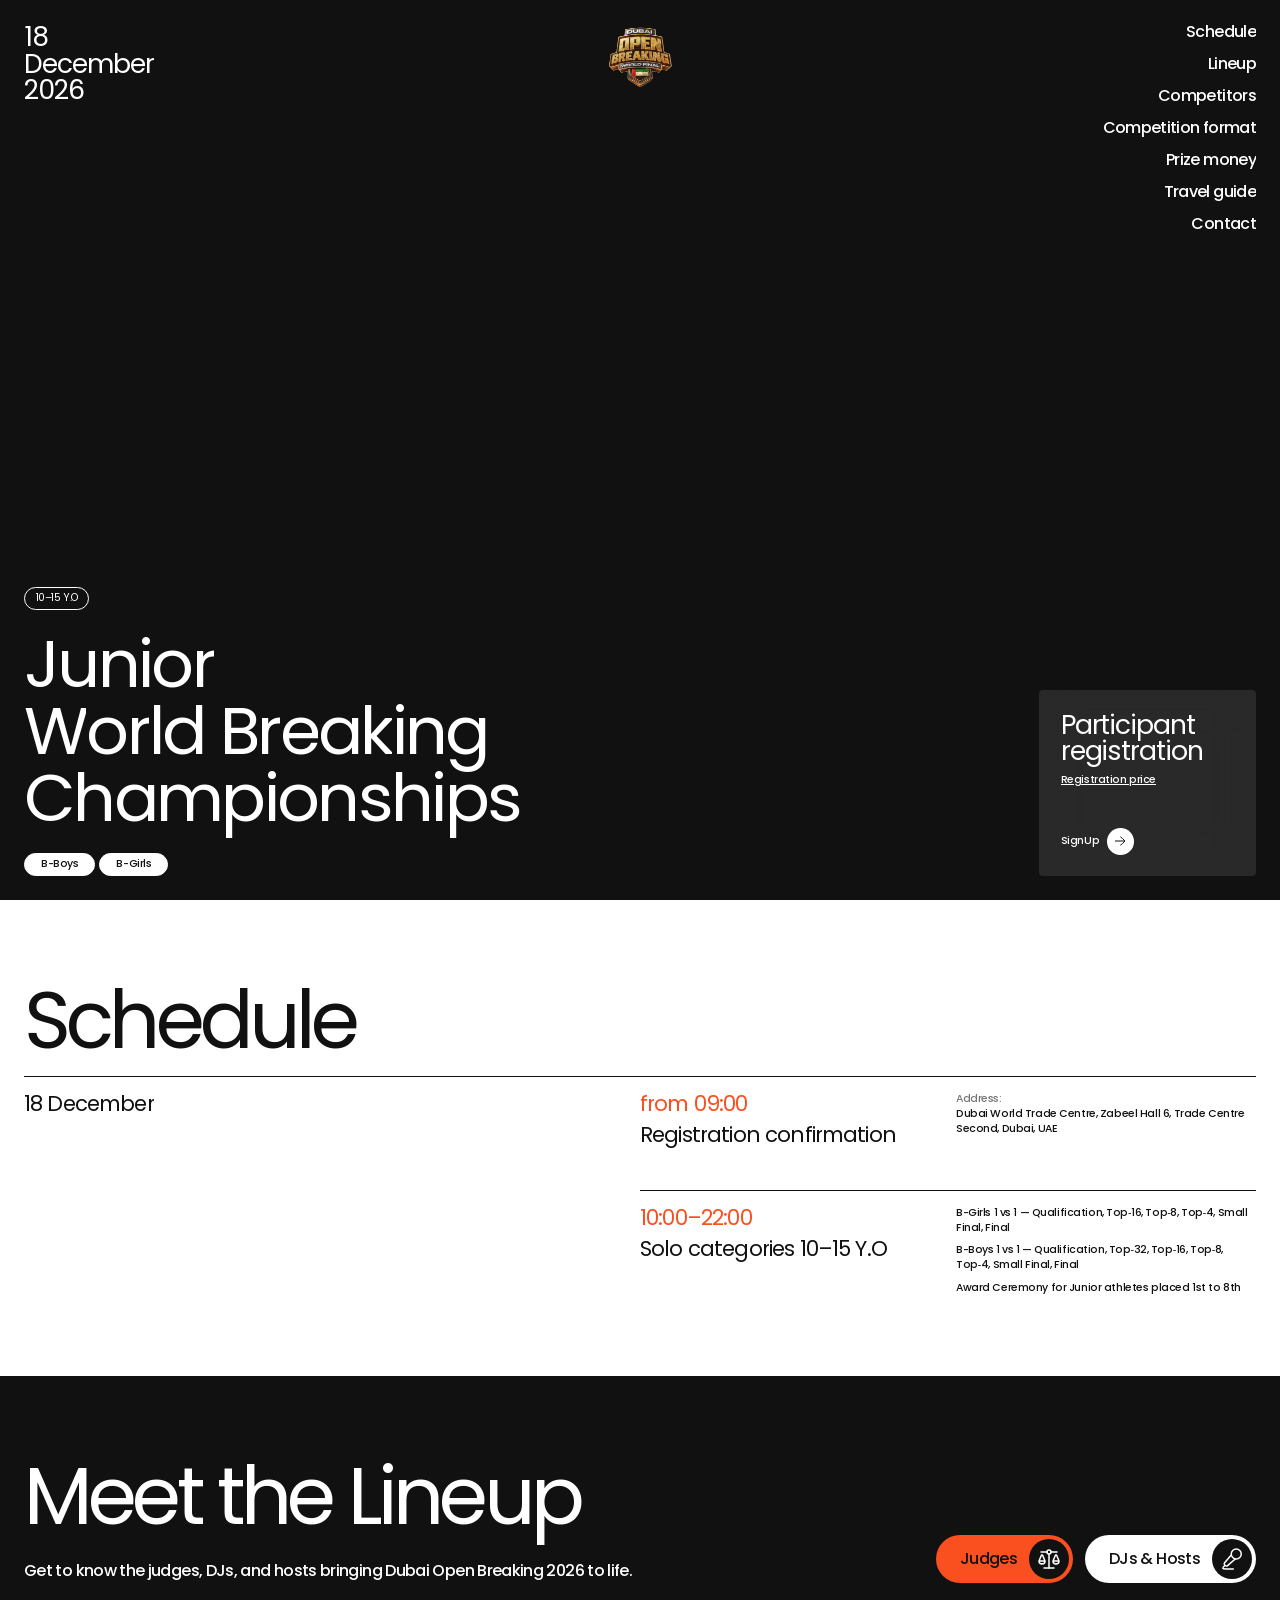
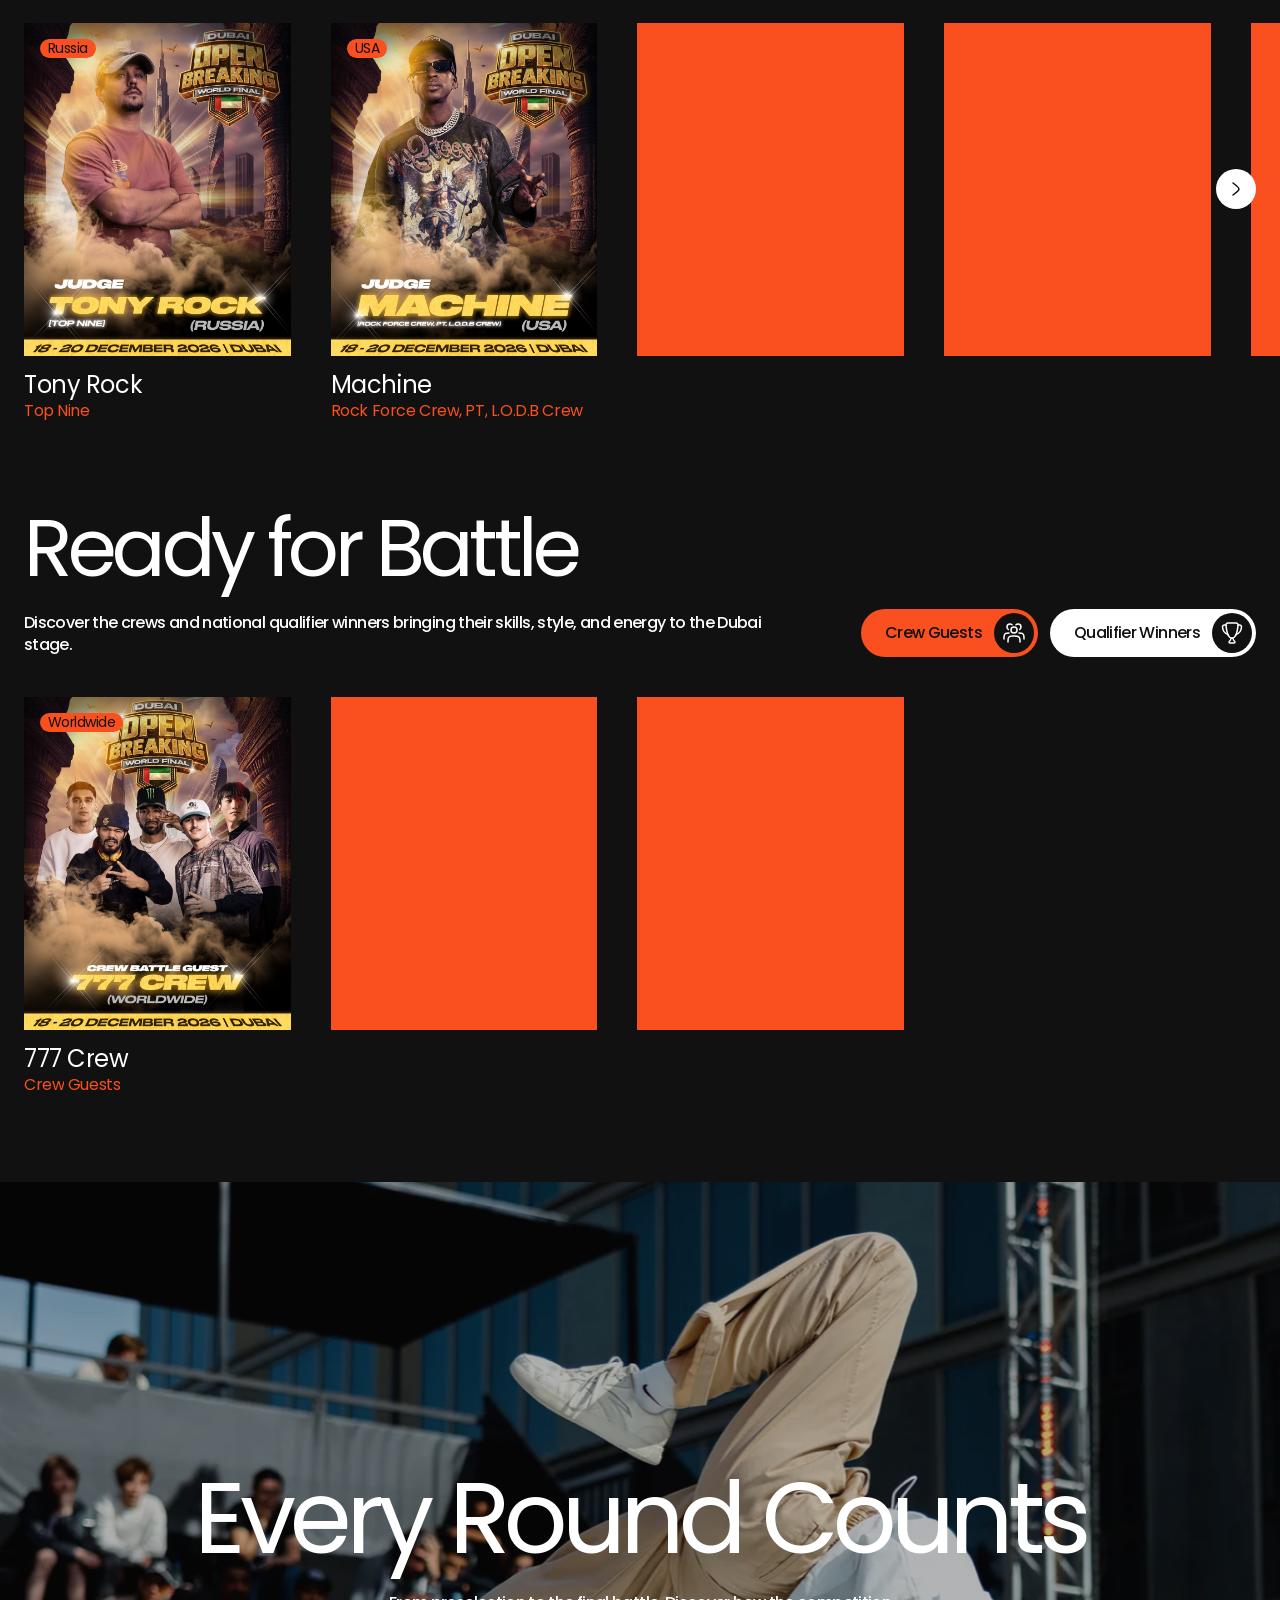
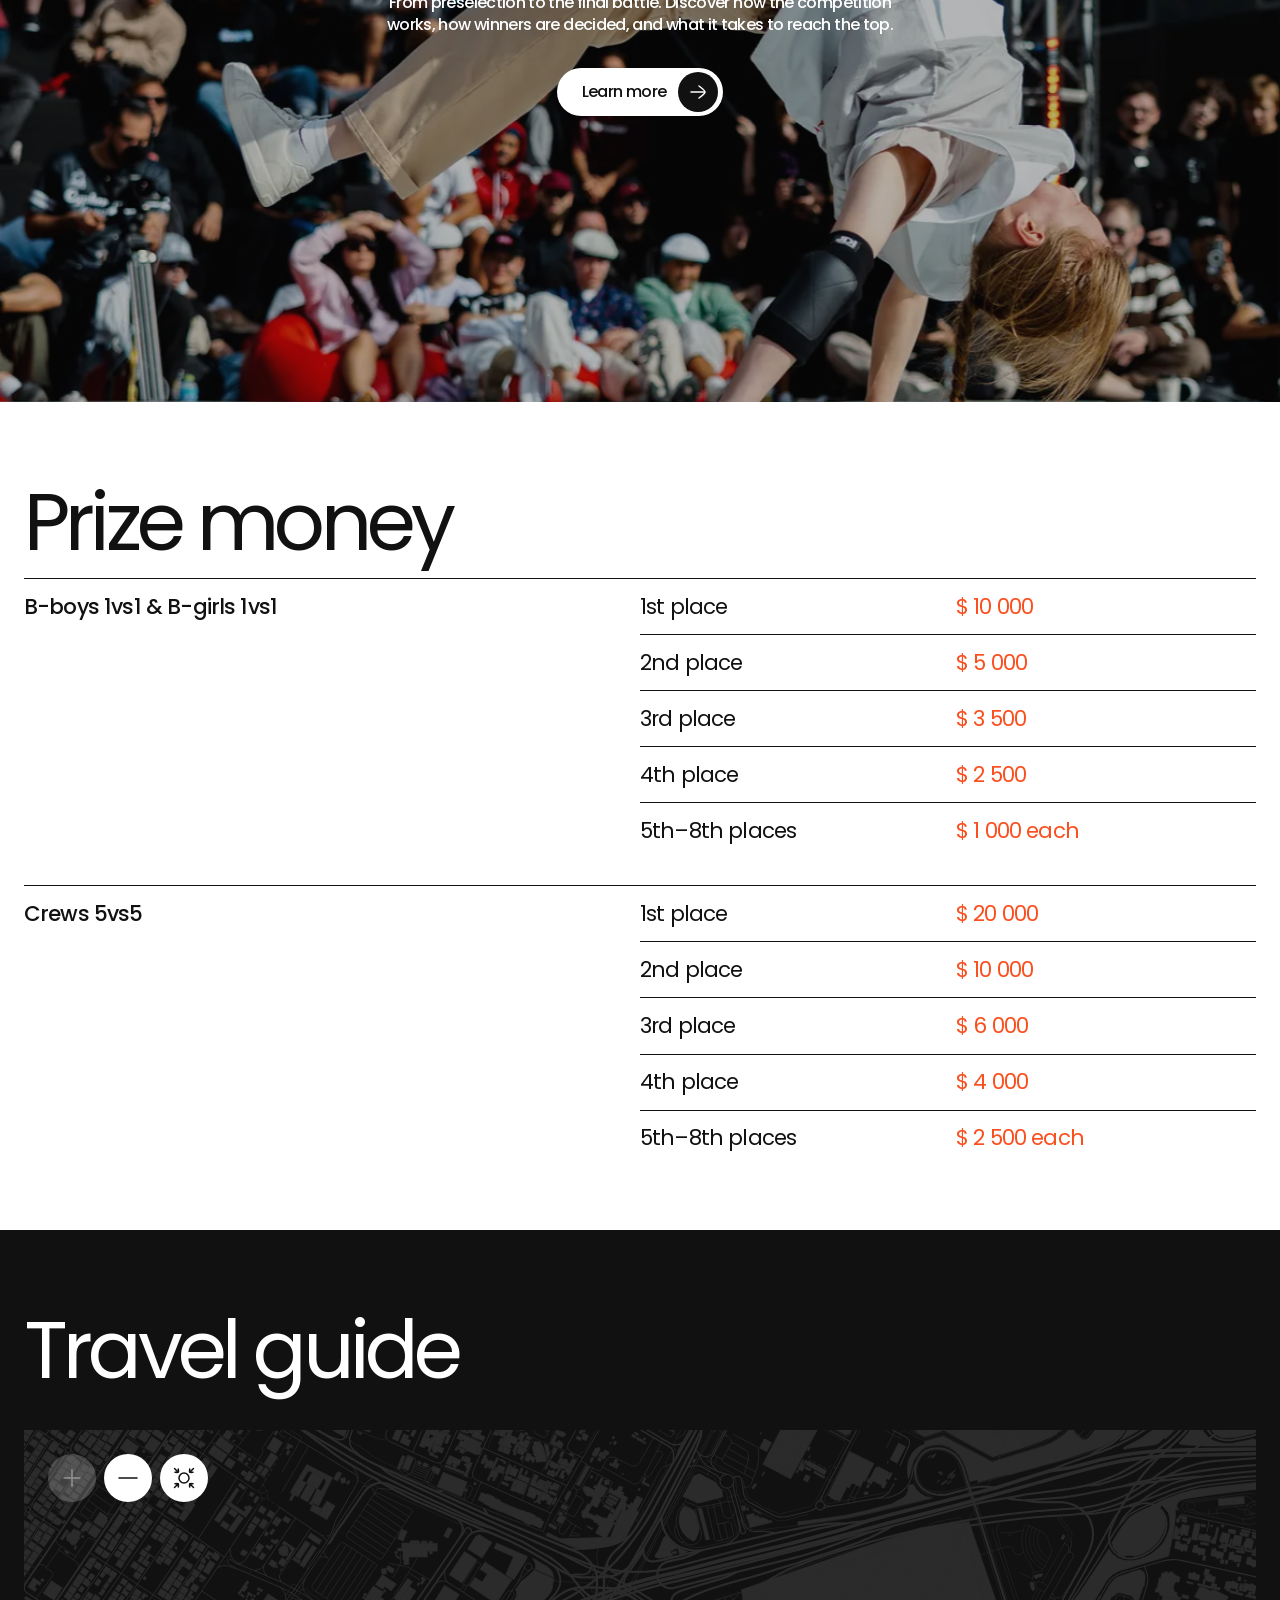
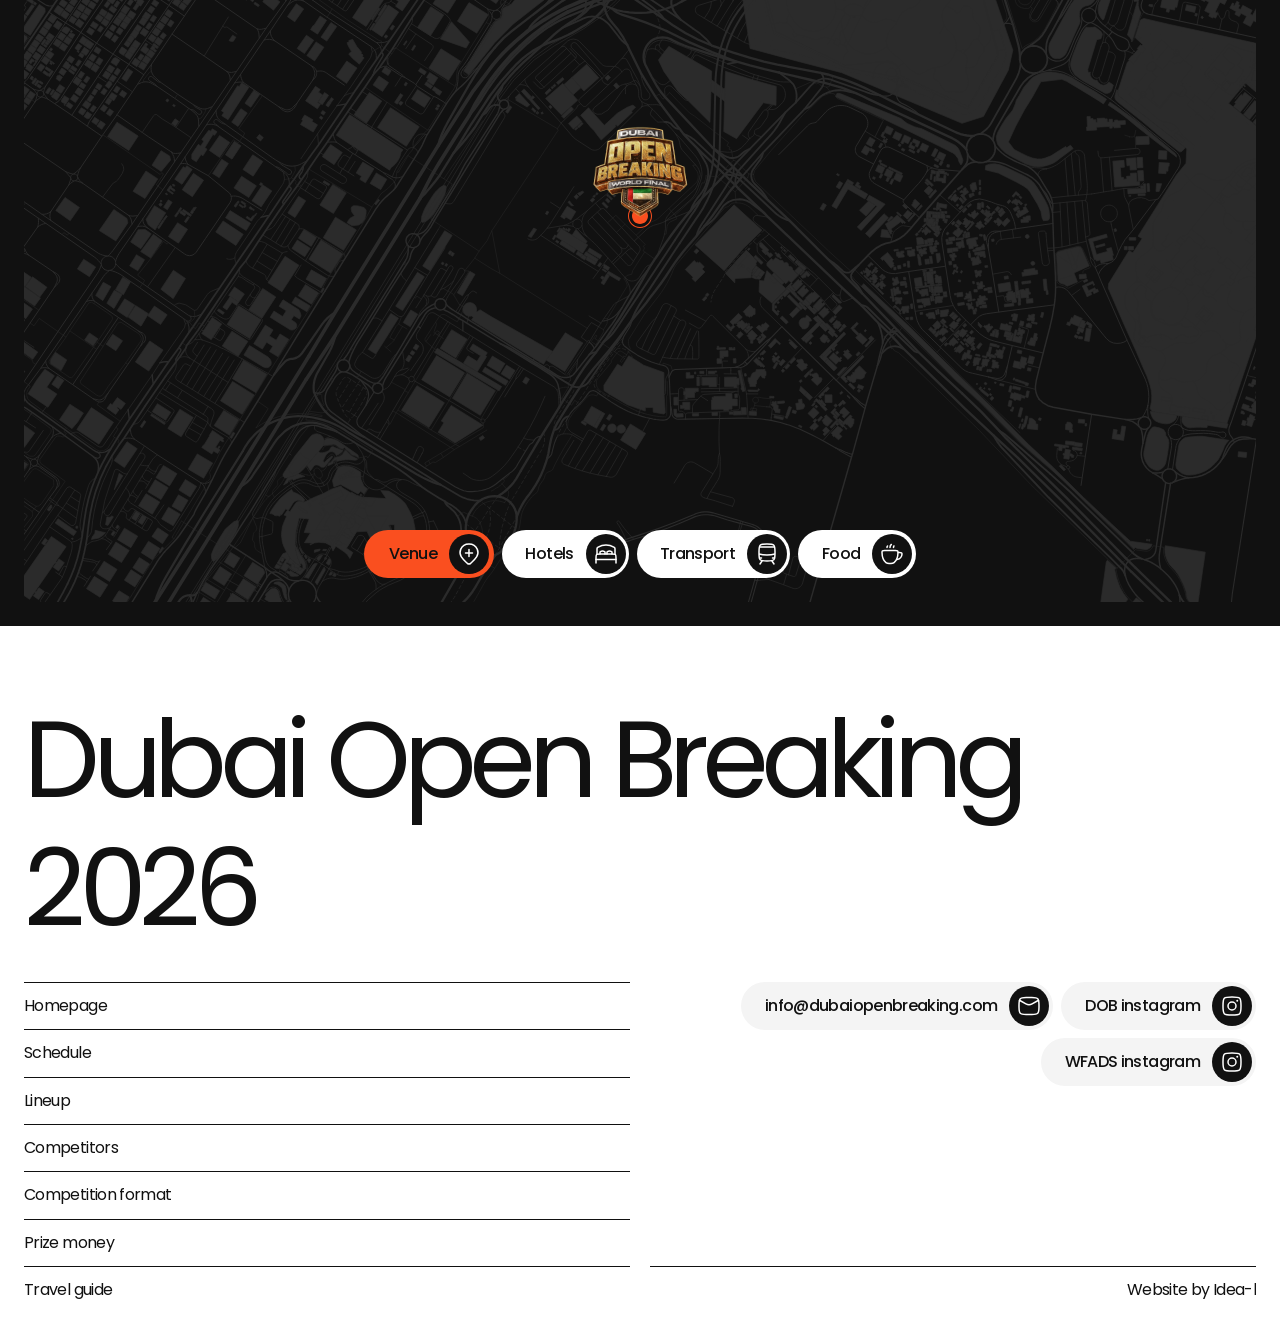
==== junior-world-breaking-championships/index.html @ 9063bce6 "Update Junior competition format photo and solo rules" ====
<!doctype html>
<html lang="en">
<head>
  <script>document.documentElement.classList.add("js");</script>
  <meta charset="UTF-8">
  <meta name="viewport" content="width=device-width, initial-scale=1, viewport-fit=cover">
  <meta name="description" content="Junior World Breaking Championships, Dubai Open Breaking, 18 December 2026. B-Boys and B-Girls, 10–15 Y.O.">
  <title>Junior World Breaking Championships — Dubai Open Breaking 2026</title>
  <link rel="preconnect" href="https://fonts.googleapis.com">
  <link rel="preconnect" href="https://fonts.gstatic.com" crossorigin>
  <link href="https://fonts.googleapis.com/css2?family=Poppins:wght@400;500&display=swap" rel="stylesheet">
  <link rel="stylesheet" href="championships.css?v=20261114-junior-format">
  <script src="../typography.js?v=20261106-menu-expanded" defer></script>
  <script src="championships.js?v=20261106-menu-expanded" defer></script>
  <script src="lineup.js?v=20261106-menu-expanded" defer></script>
  <script type="module" src="travel-map.js?v=20261106-menu-expanded"></script>
</head>
<body>
  <main>
    <section class="hero" id="top" aria-labelledby="championship-title">
      <video class="background-video" autoplay loop muted playsinline preload="auto" aria-hidden="true"><source src="../wob3_compressed.mp4" type="video/mp4"></video>
      <p class="event-date">18<br>December<br>2026</p>
      <header class="hero-header">
        <span class="hero-mobile-title">Junior World Breaking<br>Championships</span>
        <a class="brand" href="../" aria-label="Dubai Open Breaking home"><img src="../Logo.png" width="100" height="100" alt="Dubai Open Breaking 2026"></a>
        <nav class="hero-nav" aria-label="Page sections">
          <a href="#schedule">Schedule</a><a href="#lineup">Lineup</a><a href="#competitors">Competitors</a><a href="#competition-format">Competition format</a><a href="#prize-money">Prize money</a><a href="#travel-guide">Travel guide</a><a href="#contact">Contact</a>
        </nav>
        <button class="menu-toggle hero-toggle" aria-haspopup="dialog" aria-controls="page-menu" aria-expanded="false">Menu<span class="menu-icon" aria-hidden="true"></span></button>
      </header>
      <div class="hero-copy">
        <span class="age-category">10–15 Y.O</span>
        <h1 id="championship-title">Junior<br>World Breaking<br>Championships</h1>
        <ul class="disciplines" aria-label="Disciplines"><li>B-Boys</li><li>B-Girls</li></ul>
      </div>
      <section class="registration" aria-labelledby="registration-title">
        <a class="registration-card-link" href="https://dubaiopenbreaking.com/signup/?tab=adult" target="_blank" rel="noopener noreferrer" aria-label="Participant registration"></a>
        <div><h2 id="registration-title">Participant registration</h2><button class="price-link" aria-haspopup="dialog" aria-controls="price-popup" aria-expanded="false" data-open-price>Registration price</button></div>
        <span class="signup" aria-hidden="true">SignUp<span class="arrow" aria-hidden="true"><img src="../assets/arrow-right.svg" width="24" height="24" alt=""><img class="arrow-light" src="../assets/arrow-right-light.svg" width="24" height="24" alt=""></span></span>
      </section>
    </section>
    <section class="schedule" id="schedule" aria-labelledby="schedule-title">
      <div class="schedule-heading">
        <h2 id="schedule-title" data-schedule-text>Schedule</h2>
      </div>
      <div class="schedule-days">
        <article class="schedule-day" id="schedule-day-18" aria-labelledby="schedule-date-18">
          <span class="schedule-rule day-rule" aria-hidden="true"></span>
          <h3 class="schedule-date" id="schedule-date-18" data-schedule-text>18 December</h3>
          <div class="schedule-slots">
            <div class="schedule-slot">
              <div class="schedule-event">
                <p class="schedule-time" data-schedule-text>from 09:00</p>
                <h4 data-schedule-text>Registration confirmation</h4>
              </div>
              <div class="schedule-notes"><div class="schedule-address"><p class="address-label">Address:</p><p>Dubai World Trade Centre, Zabeel Hall 6, Trade Centre Second, Dubai, UAE</p></div></div>
            </div>
            <div class="schedule-slot">
              <span class="schedule-rule slot-rule" aria-hidden="true"></span>
              <div class="schedule-event">
                <p class="schedule-time" data-schedule-text>10:00–22:00</p>
                <h4 data-schedule-text>Solo categories 10–15 Y.O</h4>
              </div>
              <div class="schedule-notes">
                <p>B-Girls 1 vs 1 — Qualification, Top-16, Top-8, Top-4, Small Final, Final</p>
                <p>B-Boys 1 vs 1 — Qualification, Top-32, Top-16, Top-8, Top-4, Small Final, Final</p>
                <p>Award Ceremony for Junior athletes placed 1st to 8th</p>
              </div>
            </div>
          </div>
        </article>
      </div>
    </section>
    <section class="lineup" id="lineup" aria-labelledby="lineup-title">
      <div class="lineup-header">
        <div class="lineup-intro"><h2 id="lineup-title" data-schedule-text>Meet the Lineup</h2><p>Get to know the judges, DJs, and hosts bringing Dubai Open Breaking 2026 to life.</p></div>
        <div class="lineup-tabs" role="tablist" aria-label="Lineup categories">
          <button class="menu-toggle lineup-tab" type="button" role="tab" id="lineup-judges-tab" aria-controls="lineup-judges" aria-selected="true">Judges<span class="menu-icon lineup-judges-icon" aria-hidden="true"></span></button>
          <button class="menu-toggle lineup-tab" type="button" role="tab" id="lineup-hosts-tab" aria-controls="lineup-hosts" aria-selected="false" tabindex="-1">DJs &amp; Hosts<span class="menu-icon lineup-hosts-icon" aria-hidden="true"></span></button>
        </div>
      </div>
      <div class="lineup-carousel" role="region" aria-label="Lineup cards" aria-roledescription="carousel">
        <div class="lineup-rail" id="lineup-judges" role="tabpanel" aria-labelledby="lineup-judges-tab" tabindex="0">
          <figure class="lineup-card">
            <div class="lineup-artwork"><img src="../assets/lineup/tony-rock.jpg" width="960" height="1200" alt="Tony Rock" loading="lazy" decoding="async" draggable="false"><span class="lineup-country">Russia</span></div>
            <figcaption><p class="lineup-name" data-lineup-text>Tony Rock</p><p class="lineup-detail" data-lineup-text>Top Nine</p></figcaption>
          </figure>
          <figure class="lineup-card">
            <div class="lineup-artwork"><img src="../assets/lineup/machine.jpg" width="960" height="1200" alt="Machine" loading="lazy" decoding="async" draggable="false"><span class="lineup-country">USA</span></div>
            <figcaption><p class="lineup-name" data-lineup-text>Machine</p><p class="lineup-detail" data-lineup-text>Rock Force Crew, PT, L.O.D.B Crew</p></figcaption>
          </figure>
          <figure class="lineup-card">
            <div class="lineup-artwork"><img src="../assets/lineup/lil-g.jpg" width="960" height="1200" alt="Lil G" loading="lazy" decoding="async" draggable="false"><span class="lineup-country">Venezuela</span></div>
            <figcaption><p class="lineup-name" data-lineup-text>Lil G</p><p class="lineup-detail" data-lineup-text>Vinotinto, Red Bull BC One Allstar</p></figcaption>
          </figure>
          <figure class="lineup-card">
            <div class="lineup-artwork"><img src="../assets/lineup/physicx.jpg" width="960" height="1200" alt="Physicx" loading="lazy" decoding="async" draggable="false"><span class="lineup-country">South Korea</span></div>
            <figcaption><p class="lineup-name" data-lineup-text>Physicx</p><p class="lineup-detail" data-lineup-text>Brother Green, Rivers Crew</p></figcaption>
          </figure>
          <figure class="lineup-card">
            <div class="lineup-artwork"><img src="../assets/lineup/sarah-bee.jpg" width="960" height="1200" alt="Sarah Bee" loading="lazy" decoding="async" draggable="false"><span class="lineup-country">Algeria</span></div>
            <figcaption><p class="lineup-name" data-lineup-text>Sarah Bee</p><p class="lineup-detail" data-lineup-text>Zamounda Crew</p></figcaption>
          </figure>
          <figure class="lineup-card">
            <div class="lineup-artwork"><img src="../assets/lineup/storm.jpg" width="960" height="1200" alt="Storm" loading="lazy" decoding="async" draggable="false"><span class="lineup-country">Germany</span></div>
            <figcaption><p class="lineup-name" data-lineup-text>Storm</p><p class="lineup-detail" data-lineup-text>Battle Squad</p></figcaption>
          </figure>
          <figure class="lineup-card">
            <div class="lineup-artwork"><img src="../assets/lineup/to-be-announced.jpg" width="960" height="1200" alt="To be announced" loading="lazy" decoding="async" draggable="false"></div>
            <figcaption><p class="lineup-name" data-lineup-text>To be announced</p></figcaption>
          </figure>
        </div>
        <div class="lineup-rail" id="lineup-hosts" role="tabpanel" aria-labelledby="lineup-hosts-tab" tabindex="0" hidden>
          <figure class="lineup-card">
            <div class="lineup-artwork"><img src="../assets/lineup/fleg.jpg" width="960" height="1200" alt="Fleg" loading="lazy" decoding="async" draggable="false"><span class="lineup-country">USA</span></div>
            <figcaption><p class="lineup-name" data-lineup-text>Fleg</p><p class="lineup-detail" data-lineup-text>DJ</p></figcaption>
          </figure>
          <figure class="lineup-card">
            <div class="lineup-artwork"><img src="../assets/lineup/nobunaga.jpg" width="960" height="1200" alt="Nobunaga" loading="lazy" decoding="async" draggable="false"><span class="lineup-country">Netherlands</span></div>
            <figcaption><p class="lineup-name" data-lineup-text>Nobunaga</p><p class="lineup-detail" data-lineup-text>DJ</p></figcaption>
          </figure>
          <figure class="lineup-card">
            <div class="lineup-artwork"><img src="../assets/lineup/one-up.jpg" width="960" height="1200" alt="One Up" loading="lazy" decoding="async" draggable="false"><span class="lineup-country">France</span></div>
            <figcaption><p class="lineup-name" data-lineup-text>One Up</p><p class="lineup-detail" data-lineup-text>DJ</p></figcaption>
          </figure>
          <figure class="lineup-card">
            <div class="lineup-artwork"><img src="../assets/lineup/leg1oner.jpg" width="960" height="1200" alt="Leg1oner" loading="lazy" decoding="async" draggable="false"><span class="lineup-country">Russia</span></div>
            <figcaption><p class="lineup-name" data-lineup-text>Leg1oner</p><p class="lineup-detail" data-lineup-text>DJ</p></figcaption>
          </figure>
          <figure class="lineup-card">
            <div class="lineup-artwork"><img src="../assets/lineup/south-scream.jpg" width="960" height="1200" alt="South Scream" loading="lazy" decoding="async" draggable="false"><span class="lineup-country">Russia</span></div>
            <figcaption><p class="lineup-name" data-lineup-text>South Scream</p><p class="lineup-detail" data-lineup-text>Host / DJ</p></figcaption>
          </figure>
          <figure class="lineup-card">
            <div class="lineup-artwork"><img src="../assets/lineup/redchild.jpg" width="960" height="1200" alt="Redchild" loading="lazy" decoding="async" draggable="false"><span class="lineup-country">Germany</span></div>
            <figcaption><p class="lineup-name" data-lineup-text>Redchild</p><p class="lineup-detail" data-lineup-text>Host</p></figcaption>
          </figure>
        </div>
        <button class="lineup-arrow lineup-prev" type="button" aria-label="Previous lineup card" hidden><img src="../assets/lineup/next-icon.svg" width="24" height="24" alt=""></button>
        <button class="lineup-arrow lineup-next" type="button" aria-label="Next lineup card"><img src="../assets/lineup/next-icon.svg" width="24" height="24" alt=""></button>
        <p class="lineup-status" aria-live="polite" aria-atomic="true"></p>
      </div>
    </section>
    <section class="lineup competitors" id="competitors" aria-labelledby="competitors-title">
      <div class="lineup-header">
        <div class="lineup-intro"><h2 id="competitors-title" data-schedule-text>Ready for Battle</h2><p>Discover the crews and national qualifier winners bringing their skills, style, and energy to the Dubai stage.</p></div>
        <div class="lineup-tabs" role="tablist" aria-label="Competitor categories">
          <button class="menu-toggle lineup-tab" type="button" role="tab" id="competitors-crews-tab" aria-controls="competitors-crews" aria-selected="true">Crew Guests<span class="menu-icon competitors-crews-icon" aria-hidden="true"></span></button>
          <button class="menu-toggle lineup-tab" type="button" role="tab" id="competitors-winners-tab" aria-controls="competitors-winners" aria-selected="false" tabindex="-1">Qualifier Winners<span class="menu-icon competitors-winners-icon" aria-hidden="true"></span></button>
        </div>
      </div>
      <div class="lineup-carousel" role="region" aria-label="Competitor cards" aria-roledescription="carousel">
        <div class="lineup-rail" id="competitors-crews" role="tabpanel" aria-labelledby="competitors-crews-tab" tabindex="0">
          <figure class="lineup-card">
            <div class="lineup-artwork"><img src="../assets/competitors/777-crew.jpg" width="960" height="1200" alt="777 Crew" loading="lazy" decoding="async" draggable="false"><span class="lineup-country">Worldwide</span></div>
            <figcaption><p class="lineup-name" data-lineup-text>777 Crew</p><p class="lineup-detail" data-lineup-text>Crew Guests</p></figcaption>
          </figure>
          <figure class="lineup-card">
            <div class="lineup-artwork"><img src="../assets/competitors/elmouwahidine.jpg" width="960" height="1200" alt="Elmouwahidine" loading="lazy" decoding="async" draggable="false"><span class="lineup-country">North Africa</span></div>
            <figcaption><p class="lineup-name" data-lineup-text>Elmouwahidine</p><p class="lineup-detail" data-lineup-text>Crew Guests</p></figcaption>
          </figure>
          <figure class="lineup-card">
            <div class="lineup-artwork"><img src="../assets/competitors/smag-19.jpg" width="960" height="1200" alt="Smac 19" loading="lazy" decoding="async" draggable="false"><span class="lineup-country">Europe</span></div>
            <figcaption><p class="lineup-name" data-lineup-text>Smac 19</p><p class="lineup-detail" data-lineup-text>Crew Guests</p></figcaption>
          </figure>
        </div>
        <div class="lineup-rail" id="competitors-winners" role="tabpanel" aria-labelledby="competitors-winners-tab" tabindex="0" hidden>
          <figure class="lineup-card">
            <div class="lineup-artwork"><img src="../assets/competitors/belarus.jpg" width="960" height="1200" alt="Flowolf / Chicken Chicks" loading="lazy" decoding="async" draggable="false"><span class="lineup-country">Belarus</span></div>
            <figcaption><p class="lineup-name" data-lineup-text>Flowolf / Chicken Chicks</p><p class="lineup-detail" data-lineup-text>Qualifier Winners</p></figcaption>
          </figure>
          <figure class="lineup-card">
            <div class="lineup-artwork"><img src="../assets/competitors/china.jpg" width="960" height="1200" alt="TNT / Raider" loading="lazy" decoding="async" draggable="false"><span class="lineup-country">China</span></div>
            <figcaption><p class="lineup-name" data-lineup-text>TNT / Raider</p><p class="lineup-detail" data-lineup-text>Qualifier Winners</p></figcaption>
          </figure>
          <figure class="lineup-card">
            <div class="lineup-artwork"><img src="../assets/competitors/indonesia.jpg" width="960" height="1200" alt="Edno / Antik" loading="lazy" decoding="async" draggable="false"><span class="lineup-country">Indonesia</span></div>
            <figcaption><p class="lineup-name" data-lineup-text>Edno / Antik</p><p class="lineup-detail" data-lineup-text>Qualifier Winners</p></figcaption>
          </figure>
          <figure class="lineup-card">
            <div class="lineup-artwork"><img src="../assets/competitors/italy.jpg" width="960" height="1200" alt="Leo / Fat" loading="lazy" decoding="async" draggable="false"><span class="lineup-country">Italy</span></div>
            <figcaption><p class="lineup-name" data-lineup-text>Leo / Fat</p><p class="lineup-detail" data-lineup-text>Qualifier Winners</p></figcaption>
          </figure>
          <figure class="lineup-card">
            <div class="lineup-artwork"><img src="../assets/competitors/thailand.jpg" width="960" height="1200" alt="Thunderz / Zaba" loading="lazy" decoding="async" draggable="false"><span class="lineup-country">Thailand</span></div>
            <figcaption><p class="lineup-name" data-lineup-text>Thunderz / Zaba</p><p class="lineup-detail" data-lineup-text>Qualifier Winners</p></figcaption>
          </figure>
          <figure class="lineup-card">
            <div class="lineup-artwork"><img src="../assets/competitors/turkey.jpg" width="960" height="1200" alt="Thiefox / Jazzy" loading="lazy" decoding="async" draggable="false"><span class="lineup-country">Turkey</span></div>
            <figcaption><p class="lineup-name" data-lineup-text>Thiefox / Jazzy</p><p class="lineup-detail" data-lineup-text>Qualifier Winners</p></figcaption>
          </figure>
        </div>
        <button class="lineup-arrow lineup-prev" type="button" aria-label="Previous competitor card" hidden><img src="../assets/lineup/next-icon.svg" width="24" height="24" alt=""></button>
        <button class="lineup-arrow lineup-next" type="button" aria-label="Next competitor card"><img src="../assets/lineup/next-icon.svg" width="24" height="24" alt=""></button>
        <p class="lineup-status" aria-live="polite" aria-atomic="true"></p>
      </div>
    </section>
    <section class="judges" hidden id="judges" aria-labelledby="judges-title">
      <div class="judges-stage">
        <div class="judges-scene">
      <h2 id="judges-title">Judges</h2>
      <div class="judges-gallery" aria-label="Judges gallery">
          <figure class="judge-card" aria-label="Born — Rivers / MZK">
            <div class="judge-artwork"><img src="../assets/judges/born.jpg" width="900" height="1125" alt="Born" loading="lazy" decoding="async" draggable="false"></div>
            <figcaption class="judge-caption"><p class="judge-crew">Rivers / MZK</p><p class="judge-name">Born</p></figcaption>
          </figure>
          <figure class="judge-card" aria-label="Fastfoot — Predatorz">
            <div class="judge-artwork"><img src="../assets/judges/fastfoot.jpg" width="900" height="1125" alt="Fastfoot" loading="lazy" decoding="async" draggable="false"></div>
            <figcaption class="judge-caption"><p class="judge-crew">Predatorz</p><p class="judge-name">Fastfoot</p></figcaption>
          </figure>
          <figure class="judge-card" aria-label="Focus — Flow Mo">
            <div class="judge-artwork"><img src="../assets/judges/focus.jpg" width="900" height="1125" alt="Focus" loading="lazy" decoding="async" draggable="false"></div>
            <figcaption class="judge-caption"><p class="judge-crew">Flow Mo</p><p class="judge-name">Focus</p></figcaption>
          </figure>
          <figure class="judge-card" aria-label="Issei — Foundnation Crew">
            <div class="judge-artwork"><img src="../assets/judges/issei.jpg" width="900" height="1125" alt="Issei" loading="lazy" decoding="async" draggable="false"></div>
            <figcaption class="judge-caption"><p class="judge-crew">Foundnation Crew</p><p class="judge-name">Issei</p></figcaption>
          </figure>
          <figure class="judge-card" aria-label="Lil Ceng — Flying Steps">
            <div class="judge-artwork"><img src="../assets/judges/lil-ceng.jpg" width="900" height="1125" alt="Lil Ceng" loading="lazy" decoding="async" draggable="false"></div>
            <figcaption class="judge-caption"><p class="judge-crew">Flying Steps</p><p class="judge-name">Lil Ceng</p></figcaption>
          </figure>
          <figure class="judge-card" aria-label="Mounir — HWE">
            <div class="judge-artwork"><img src="../assets/judges/mounir.jpg" width="900" height="1125" alt="Mounir" loading="lazy" decoding="async" draggable="false"></div>
            <figcaption class="judge-caption"><p class="judge-crew">HWE</p><p class="judge-name">Mounir</p></figcaption>
          </figure>
          <figure class="judge-card" aria-label="Ronnie — Full Force / Super Cr3w / 7Commandoz">
            <div class="judge-artwork"><img src="../assets/judges/ronnie.jpg" width="900" height="1125" alt="Ronnie" loading="lazy" decoding="async" draggable="false"></div>
            <figcaption class="judge-caption"><p class="judge-crew">Full Force / Super Cr3w / 7Commandoz</p><p class="judge-name">Ronnie</p></figcaption>
          </figure>
          <figure class="judge-card" aria-label="Rubberlegz — Battle Bunch">
            <div class="judge-artwork"><img src="../assets/judges/rubberlegz.jpg" width="900" height="1125" alt="Rubberlegz" loading="lazy" decoding="async" draggable="false"></div>
            <figcaption class="judge-caption"><p class="judge-crew">Battle Bunch</p><p class="judge-name">Rubberlegz</p></figcaption>
          </figure>
          <figure class="judge-card" aria-label="Spark — Havoc Crew / Legalize It Crew">
            <div class="judge-artwork"><img src="../assets/judges/spark.jpg" width="900" height="1125" alt="Spark" loading="lazy" decoding="async" draggable="false"></div>
            <figcaption class="judge-caption"><p class="judge-crew">Havoc Crew / Legalize It Crew</p><p class="judge-name">Spark</p></figcaption>
          </figure>
      </div>
        </div>
      </div>
    </section>
    <section class="competition-format" id="competition-format" aria-labelledby="format-title">
      <img class="format-photo" src="../assets/competition-format/junior-background.webp" srcset="../assets/competition-format/junior-background-1280.webp 1280w, ../assets/competition-format/junior-background.webp 1920w" sizes="100vw" width="1920" height="1281" alt="" loading="lazy" decoding="async">
      <div class="format-copy">
        <h2 class="format-title" id="format-title">Every Round Counts</h2>
        <p class="format-description">From preselection to the final battle. Discover how the competition works, how winners are decided, and what it takes to reach the top.</p>
        <button class="menu-toggle format-learn" aria-haspopup="dialog" aria-controls="format-popup" aria-expanded="false">Learn more<span class="menu-icon" aria-hidden="true"></span></button>
      </div>
    </section>
    <section class="prize-money" id="prize-money" aria-labelledby="prize-title">
      <h2 id="prize-title" data-schedule-text>Prize money</h2>
      <div class="prize-categories">
        <article class="prize-category prize-solo" aria-labelledby="prize-solo-title">
          <span class="schedule-rule" aria-hidden="true"></span>
          <h3 id="prize-solo-title" data-schedule-text>B-boys 1vs1 &amp; B-girls 1vs1</h3>
          <dl class="prize-list">
            <div class="prize-row"><dt data-schedule-text>1st place</dt><dd data-schedule-text>$ 10 000</dd></div>
            <div class="prize-row"><span class="schedule-rule" aria-hidden="true"></span><dt data-schedule-text>2nd place</dt><dd data-schedule-text>$ 5 000</dd></div>
            <div class="prize-row"><span class="schedule-rule" aria-hidden="true"></span><dt data-schedule-text>3rd place</dt><dd data-schedule-text>$ 3 500</dd></div>
            <div class="prize-row"><span class="schedule-rule" aria-hidden="true"></span><dt data-schedule-text>4th place</dt><dd data-schedule-text>$ 2 500</dd></div>
            <div class="prize-row"><span class="schedule-rule" aria-hidden="true"></span><dt data-schedule-text>5th–8th places</dt><dd data-schedule-text>$ 1 000 each</dd></div>
          </dl>
        </article>
        <article class="prize-category prize-crews" aria-labelledby="prize-crews-title">
          <span class="schedule-rule" aria-hidden="true"></span>
          <h3 id="prize-crews-title" data-schedule-text>Crews 5vs5</h3>
          <dl class="prize-list">
            <div class="prize-row"><dt data-schedule-text>1st place</dt><dd data-schedule-text>$ 20 000</dd></div>
            <div class="prize-row"><span class="schedule-rule" aria-hidden="true"></span><dt data-schedule-text>2nd place</dt><dd data-schedule-text>$ 10 000</dd></div>
            <div class="prize-row"><span class="schedule-rule" aria-hidden="true"></span><dt data-schedule-text>3rd place</dt><dd data-schedule-text>$ 6 000</dd></div>
            <div class="prize-row"><span class="schedule-rule" aria-hidden="true"></span><dt data-schedule-text>4th place</dt><dd data-schedule-text>$ 4 000</dd></div>
            <div class="prize-row"><span class="schedule-rule" aria-hidden="true"></span><dt data-schedule-text>5th–8th places</dt><dd data-schedule-text>$ 2 500 each</dd></div>
          </dl>
        </article>
      </div>
    </section>
    <section class="travel-guide" id="travel-guide" aria-labelledby="travel-title">
      <div class="travel-heading"><h2 id="travel-title" data-schedule-text>Travel guide</h2></div>
      <div class="travel-map" role="region" aria-label="Venue map" tabindex="0">
        <div class="travel-map-surface">
        <div class="travel-map-art" aria-hidden="true"></div>
        <div class="travel-map-controls" role="group" aria-label="Map controls">
          <button class="map-control map-zoom-in" aria-label="Zoom in" disabled><span aria-hidden="true"></span></button>
          <button class="map-control map-zoom-out" aria-label="Zoom out"><span aria-hidden="true"></span></button>
          <button class="map-control map-reset" aria-label="Reset map"><span aria-hidden="true"></span></button>
        </div>
        <div class="travel-markers" id="travel-map-panel" role="tabpanel" aria-labelledby="travel-venue-tab">
          <div class="travel-location" data-map-x="0" data-map-y="0">
            <button class="travel-marker" aria-label="Dubai World Trade Centre: venue details" aria-expanded="false" aria-controls="venue-details">
              <img class="travel-logo" src="../Logo.png" width="100" height="100" alt="" draggable="false">
              <span class="travel-pin" aria-hidden="true"></span>
            </button>
            <div class="travel-tooltip" id="venue-details" role="region" aria-labelledby="venue-name" inert>
              <div><h3 id="venue-name">Dubai World Trade Centre</h3><p>Sheikh Zayed Rd - Trade Center Second - Dubai - UAE</p></div>
              <a class="menu-toggle travel-map-link" href="https://maps.app.goo.gl/siGpjxKyDZxfsJ6E8" target="_blank" rel="noopener noreferrer">Look on map<span class="menu-icon" aria-hidden="true"></span></a>
            </div>
          </div>
          <div class="travel-location travel-hotel" data-category="hotels" data-map-x="-247" data-map-y="106" hidden>
            <button class="travel-marker hotel-marker" aria-label="Ibis World Trade Centre Dubai: hotel details" aria-expanded="false" aria-controls="ibis-details"><span aria-hidden="true"></span></button>
            <div class="travel-tooltip" id="ibis-details" role="region" aria-labelledby="ibis-name" inert>
              <div><h3 id="ibis-name">Ibis World Trade Centre Dubai</h3><p>Sheikh Zayed Rd - Trade Center Second - Dubai - UAE</p></div>
              <a class="menu-toggle travel-map-link" href="https://maps.app.goo.gl/iMHhbTHWKJNUxFAd9" target="_blank" rel="noopener noreferrer">Look on map<span class="menu-icon" aria-hidden="true"></span></a>
            </div>
          </div>
          <div class="travel-location travel-hotel" data-category="hotels" data-map-x="-115" data-map-y="203" hidden>
            <button class="travel-marker hotel-marker" aria-label="Novotel World Trade Centre Dubai: hotel details" aria-expanded="false" aria-controls="novotel-details"><span aria-hidden="true"></span></button>
            <div class="travel-tooltip" id="novotel-details" role="region" aria-labelledby="novotel-name" inert>
              <div><h3 id="novotel-name">Novotel World Trade Centre Dubai</h3><p>Al Mustaqbal St - Trade Center Second - Dubai - UAE</p></div>
              <a class="menu-toggle travel-map-link" href="https://maps.app.goo.gl/Uvh3m4UAmiorTAhw9" target="_blank" rel="noopener noreferrer">Look on map<span class="menu-icon" aria-hidden="true"></span></a>
            </div>
          </div>
          <div class="travel-location travel-metro" data-category="transport" data-station="world-trade-centre" data-map-x="-306" data-map-y="-23" hidden>
            <button class="travel-marker metro-marker" aria-label="World Trade Centre Metro Station: station details" aria-expanded="false" aria-controls="world-trade-centre-details"><span aria-hidden="true"></span></button>
            <div class="travel-tooltip" id="world-trade-centre-details" role="region" aria-labelledby="world-trade-centre-name" inert>
              <div><h3 id="world-trade-centre-name">World Trade Centre Metro Station</h3><p>Trade Center Second - Dubai - UAE</p></div>
              <a class="menu-toggle travel-map-link" href="https://maps.app.goo.gl/N4yuN9zkDpNNAsa56" target="_blank" rel="noopener noreferrer">Look on map<span class="menu-icon" aria-hidden="true"></span></a>
            </div>
          </div>
          <div class="travel-location travel-metro" data-category="transport" data-station="emirates-towers" data-map-x="-624" data-map-y="489" hidden>
            <button class="travel-marker metro-marker" aria-label="Emirates Towers Metro Station: station details" aria-expanded="false" aria-controls="emirates-towers-details"><span aria-hidden="true"></span></button>
            <div class="travel-tooltip" id="emirates-towers-details" role="region" aria-labelledby="emirates-towers-name" inert>
              <div><h3 id="emirates-towers-name">Emirates Towers Metro Station</h3><p>678H+XW5 - Trade Center Second - Dubai - UAE</p></div>
              <a class="menu-toggle travel-map-link" href="https://maps.app.goo.gl/UgPjRhftMA4bqqTMA" target="_blank" rel="noopener noreferrer">Look on map<span class="menu-icon" aria-hidden="true"></span></a>
            </div>
          </div>
          <div class="travel-location travel-metro" data-category="transport" data-station="max" data-map-x="125" data-map-y="-605" hidden>
            <button class="travel-marker metro-marker" aria-label="Max Metro Station: station details" aria-expanded="false" aria-controls="max-details"><span aria-hidden="true"></span></button>
            <div class="travel-tooltip" id="max-details" role="region" aria-labelledby="max-name" inert>
              <div><h3 id="max-name">Max Metro Station</h3><p>Sheikh Khalifa Bin Zayed Rd - Al Kifaf - Dubai - UAE</p></div>
              <a class="menu-toggle travel-map-link" href="https://maps.app.goo.gl/WjNmHRhPXLHZADcc9" target="_blank" rel="noopener noreferrer">Look on map<span class="menu-icon" aria-hidden="true"></span></a>
            </div>
          </div>
          <div class="travel-location travel-food" data-category="food" data-map-x="-417" data-map-y="-237" hidden>
            <button class="travel-marker food-marker" aria-label="Cosmic Kitchen: food details" aria-expanded="false" aria-controls="cosmic-kitchen-details"><span aria-hidden="true"></span></button>
            <div class="travel-tooltip" id="cosmic-kitchen-details" role="region" aria-labelledby="cosmic-kitchen-name" inert>
              <div><h3 id="cosmic-kitchen-name">Cosmic Kitchen</h3><p>Courtyard by Marriott, Всемирный торговый центр Дубай - Sheikh Zayed Rd - Al Satwa - Dubai - UAE</p></div>
              <a class="menu-toggle travel-map-link" href="https://maps.app.goo.gl/NZ9MvwCo1o7jGAsd9" target="_blank" rel="noopener noreferrer">Look on map<span class="menu-icon" aria-hidden="true"></span></a>
            </div>
          </div>
          <div class="travel-location travel-food" data-category="food" data-map-x="-234" data-map-y="-300" hidden>
            <button class="travel-marker food-marker" aria-label="Black Coffee by Cafe Younes: food details" aria-expanded="false" aria-controls="black-coffee-details"><span aria-hidden="true"></span></button>
            <div class="travel-tooltip" id="black-coffee-details" role="region" aria-labelledby="black-coffee-name" inert>
              <div><h3 id="black-coffee-name">Black Coffee by Cafe Younes</h3><p>Duja Tower, Sheikh Zayed Road, World Trade Center Area - Dubai - UAE</p></div>
              <a class="menu-toggle travel-map-link" href="https://maps.app.goo.gl/5AYXuSuGRHDqiqGt6" target="_blank" rel="noopener noreferrer">Look on map<span class="menu-icon" aria-hidden="true"></span></a>
            </div>
          </div>
          <div class="travel-location travel-food" data-category="food" data-map-x="-377" data-map-y="-124" hidden>
            <button class="travel-marker food-marker" aria-label="Fumée Steakhouse: food details" aria-expanded="false" aria-controls="fumee-details"><span aria-hidden="true"></span></button>
            <div class="travel-tooltip" id="fumee-details" role="region" aria-labelledby="fumee-name" inert>
              <div><h3 id="fumee-name">Fumée Steakhouse</h3><p>Fairmont hotel - 2nd Floor - Sheikh Zayed Rd - Trade Center First - Dubai - UAE</p></div>
              <a class="menu-toggle travel-map-link" href="https://maps.app.goo.gl/zwcREtz7MgupsbUk8" target="_blank" rel="noopener noreferrer">Look on map<span class="menu-icon" aria-hidden="true"></span></a>
            </div>
          </div>
          <div class="travel-location travel-food" data-category="food" data-map-x="43" data-map-y="-217" hidden>
            <button class="travel-marker food-marker" aria-label="Andaliman - One Za&#x27;abeel: food details" aria-expanded="false" aria-controls="andaliman-details"><span aria-hidden="true"></span></button>
            <div class="travel-tooltip" id="andaliman-details" role="region" aria-labelledby="andaliman-name" inert>
              <div><h3 id="andaliman-name">Andaliman - One Za&#x27;abeel</h3><p>The Link - One - 24th floor - Zaa&#x27;beel First - Dubai - UAE</p></div>
              <a class="menu-toggle travel-map-link" href="https://maps.app.goo.gl/pQKenhhH7ju565D79" target="_blank" rel="noopener noreferrer">Look on map<span class="menu-icon" aria-hidden="true"></span></a>
            </div>
          </div>
          <div class="travel-location travel-food" data-category="food" data-map-x="89" data-map-y="-164" hidden>
            <button class="travel-marker food-marker" aria-label="Home Bakery Kitchen: food details" aria-expanded="false" aria-controls="home-bakery-details"><span aria-hidden="true"></span></button>
            <div class="travel-tooltip" id="home-bakery-details" role="region" aria-labelledby="home-bakery-name" inert>
              <div><h3 id="home-bakery-name">Home Bakery Kitchen</h3><p>The Concourse, One - Shop 6, Ground Floor - Zaa&#x27;beel First - Za&#x27;abeel - Dubai - UAE</p></div>
              <a class="menu-toggle travel-map-link" href="https://maps.app.goo.gl/qeQwGW2BtjbhQZ9T7" target="_blank" rel="noopener noreferrer">Look on map<span class="menu-icon" aria-hidden="true"></span></a>
            </div>
          </div>
          <div class="travel-location travel-food" data-category="food" data-map-x="-110" data-map-y="201" hidden>
            <button class="travel-marker food-marker" aria-label="Vana Nana Coffee &amp; Eatery: food details" aria-expanded="false" aria-controls="vana-nana-details"><span aria-hidden="true"></span></button>
            <div class="travel-tooltip" id="vana-nana-details" role="region" aria-labelledby="vana-nana-name" inert>
              <div><h3 id="vana-nana-name">Vana Nana Coffee &amp; Eatery</h3><p>Al Mustaqbal St - Trade Center Second - Dubai - UAE</p></div>
              <a class="menu-toggle travel-map-link" href="https://maps.app.goo.gl/hv81tN5UpenELNff9" target="_blank" rel="noopener noreferrer">Look on map<span class="menu-icon" aria-hidden="true"></span></a>
            </div>
          </div>
          <div class="travel-location travel-food" data-category="food" data-map-x="-296" data-map-y="209" hidden>
            <button class="travel-marker food-marker" aria-label="More Cafe: food details" aria-expanded="false" aria-controls="more-cafe-details"><span aria-hidden="true"></span></button>
            <div class="travel-tooltip" id="more-cafe-details" role="region" aria-labelledby="more-cafe-name" inert>
              <div><h3 id="more-cafe-name">More Cafe</h3><p>Dubai World Trade Center - The Offices 1, One Central - Dubai - UAE</p></div>
              <a class="menu-toggle travel-map-link" href="https://maps.app.goo.gl/z2mJDnWPfoTxVS1R9" target="_blank" rel="noopener noreferrer">Look on map<span class="menu-icon" aria-hidden="true"></span></a>
            </div>
          </div>
        </div>
        </div>
        <button class="map-control map-info-toggle" aria-label="Transport information" aria-controls="transport-info" aria-expanded="false" hidden><span aria-hidden="true"></span></button>
        <aside class="transport-info" id="transport-info" role="region" aria-labelledby="transport-info-title" tabindex="0" hidden inert aria-hidden="true">
          <h3 id="transport-info-title">Dubai World Trade Centre is easily accessible from Dubai International Airport and across the city.</h3>
          <section class="transport-method" aria-labelledby="transport-metro-title">
            <h4 id="transport-metro-title">By Metro</h4><p class="transport-duration">~20 min</p>
            <p>Take the Red Line from Airport Terminal 1 or 3 towards Expo 2020 / Life Pharmacy. Get off at World Trade Centre station and follow signs to the exhibition complex.</p>
            <p class="transport-note">No transfers required. A nol card is needed.</p>
          </section>
          <section class="transport-method" aria-labelledby="transport-taxi-title">
            <h4 id="transport-taxi-title">By Taxi</h4><p class="transport-duration">~15–25 min</p>
            <p>Official taxis are available 24/7 outside all airport terminals. You can also book a ride using Careem or Uber.</p>
            <p class="transport-note">Airport taxi starting fare: AED 25, plus distance-based charges.</p>
          </section>
        </aside>
        <div class="travel-tabs" role="tablist" aria-label="Travel guide categories">
          <button class="menu-toggle travel-tab" id="travel-venue-tab" role="tab" aria-selected="true" aria-controls="travel-map-panel">Venue<span class="menu-icon travel-venue-icon" aria-hidden="true"></span></button>
          <button class="menu-toggle travel-tab" id="travel-hotels-tab" role="tab" aria-selected="false" aria-controls="travel-map-panel" tabindex="-1">Hotels<span class="menu-icon travel-hotels-icon" aria-hidden="true"></span></button>
          <button class="menu-toggle travel-tab" id="travel-transport-tab" role="tab" aria-selected="false" aria-controls="travel-map-panel" tabindex="-1">Transport<span class="menu-icon travel-transport-icon" aria-hidden="true"></span></button>
          <button class="menu-toggle travel-tab" id="travel-food-tab" role="tab" aria-selected="false" aria-controls="travel-map-panel" tabindex="-1">Food<span class="menu-icon travel-food-icon" aria-hidden="true"></span></button>
        </div>
      </div>
      <div class="travel-scroll-strip" aria-hidden="true"></div>
    </section>
    <!-- The remaining section designs and content will supply the other navigation targets. -->
  </main>
  <footer class="contact" id="contact" aria-labelledby="contact-title">
    <h2 id="contact-title" data-schedule-text>Dubai Open Breaking 2026</h2>
    <div class="contact-grid">
      <nav class="footer-nav" aria-label="Footer navigation">
        <div class="footer-nav-item"><span class="schedule-rule" aria-hidden="true"></span><a href="../">Homepage</a></div>
        <div class="footer-nav-item"><span class="schedule-rule" aria-hidden="true"></span><a href="#schedule">Schedule</a></div>
        <div class="footer-nav-item"><span class="schedule-rule" aria-hidden="true"></span><a href="#lineup">Lineup</a></div>
        <div class="footer-nav-item"><span class="schedule-rule" aria-hidden="true"></span><a href="#competitors">Competitors</a></div>
        <div class="footer-nav-item"><span class="schedule-rule" aria-hidden="true"></span><a href="#competition-format">Competition format</a></div>
        <div class="footer-nav-item"><span class="schedule-rule" aria-hidden="true"></span><a href="#prize-money">Prize money</a></div>
        <div class="footer-nav-item"><span class="schedule-rule" aria-hidden="true"></span><a href="#travel-guide">Travel guide</a></div>
      </nav>
      <div class="contact-socials" aria-label="Contact and social media">
        <a class="menu-toggle contact-social" href="mailto:info@dubaiopenbreaking.com">info@dubaiopenbreaking.com<span class="menu-icon contact-mail-icon" aria-hidden="true"></span></a>
        <a class="menu-toggle contact-social" href="https://www.instagram.com/dubai_openbreaking/" target="_blank" rel="noopener noreferrer">DOB instagram<span class="menu-icon contact-instagram-icon" aria-hidden="true"></span></a>
        <a class="menu-toggle contact-social" href="https://www.instagram.com/wfads_official/" target="_blank" rel="noopener noreferrer">WFADS instagram<span class="menu-icon contact-instagram-icon" aria-hidden="true"></span></a>
      </div>
      <div class="contact-credit-row"><span class="schedule-rule" aria-hidden="true"></span><a class="contact-credit" href="https://t.me/idealwebstudio" target="_blank" rel="noopener noreferrer">Website by Idea-l</a></div>
    </div>
  </footer>
  <header class="sticky-header" inert aria-hidden="true">
    <a class="sticky-title" href="#top">Junior World Breaking<br>Championships</a>
    <a class="brand" href="../" aria-label="Dubai Open Breaking home"><img src="../Logo.png" width="50" height="50" alt="Dubai Open Breaking 2026"></a>
    <button class="menu-toggle" aria-haspopup="dialog" aria-controls="page-menu" aria-expanded="false">Menu<span class="menu-icon" aria-hidden="true"></span></button>
  </header>
  <dialog autofocus class="menu-dialog" id="page-menu" aria-label="Page navigation">
    <div class="menu-panel" tabindex="-1">
      <button class="menu-toggle close-menu" aria-label="Close menu">Close<span class="menu-icon close-icon" aria-hidden="true"></span></button>
      <div class="menu-content">
        <nav class="panel-nav" aria-label="Page sections"><a href="#schedule">Schedule</a><a href="#lineup">Lineup</a><a href="#competitors">Competitors</a><a href="#competition-format">Competition format</a><a href="#prize-money">Prize money</a><a href="#travel-guide">Travel guide</a><a href="#contact">Contact</a></nav>
        <div class="menu-socials" aria-label="Contact and social media">
          <a class="menu-toggle contact-social menu-social" href="mailto:info@dubaiopenbreaking.com">info@dubaiopenbreaking.com<span class="menu-icon contact-mail-icon" aria-hidden="true"></span></a>
          <a class="menu-toggle contact-social menu-social" href="https://www.instagram.com/dubai_openbreaking/" target="_blank" rel="noopener noreferrer">DOB instagram<span class="menu-icon contact-instagram-icon" aria-hidden="true"></span></a>
          <a class="menu-toggle contact-social menu-social" href="https://www.instagram.com/wfads_official/" target="_blank" rel="noopener noreferrer">WFADS instagram<span class="menu-icon contact-instagram-icon" aria-hidden="true"></span></a>
        </div>
        <div class="menu-registration-group">
          <a class="menu-registration" href="https://dubaiopenbreaking.com/signup/?tab=adult" target="_blank" rel="noopener noreferrer">
            <span class="menu-registration-title">Participant registration</span>
            <span class="signup menu-signup">SignUp<span class="menu-signup-icon" aria-hidden="true"></span></span>
          </a>
          <button class="menu-price-link" type="button" aria-haspopup="dialog" aria-controls="price-popup" aria-expanded="false" data-open-price>Registration Price</button>
        </div>
      </div>
    </div>
  </dialog>
  <dialog autofocus class="menu-dialog price-dialog" id="price-popup" aria-labelledby="price-title">
    <div class="menu-panel format-panel" tabindex="-1">
      <div class="format-panel-header"><button class="menu-toggle close-price" aria-label="Close registration price">Close<span class="menu-icon close-icon" aria-hidden="true"></span></button></div>
      <div class="format-panel-content price-content" tabindex="0" role="region" aria-label="Registration fees">
        <h2 id="price-title">Registration price</h2>
        <section class="price-phase format-rule-table" aria-labelledby="price-phase-1">
          <header class="price-phase-heading"><h3 id="price-phase-1">Phase 1</h3><p class="price-dates">1 July – 31 August 2026</p></header>
          <table aria-label="Registration fees, Phase 1"><tbody><tr><th scope="row">B-Boys 1v1</th><td>USD 20</td></tr><tr><th scope="row">B-Girls 1v1</th><td>USD 20</td></tr></tbody></table>
        </section>
        <section class="price-phase format-rule-table" aria-labelledby="price-phase-2">
          <header class="price-phase-heading"><h3 id="price-phase-2">Phase 2</h3><p class="price-dates">1 September – 31 October 2026</p></header>
          <table aria-label="Registration fees, Phase 2"><tbody><tr><th scope="row">B-Boys 1v1</th><td>USD 25</td></tr><tr><th scope="row">B-Girls 1v1</th><td>USD 25</td></tr></tbody></table>
        </section>
        <section class="price-phase format-rule-table" aria-labelledby="price-phase-3">
          <header class="price-phase-heading"><h3 id="price-phase-3">Phase 3</h3><p class="price-dates">1 November – 20 December 2026</p></header>
          <table aria-label="Registration fees, Phase 3"><tbody><tr><th scope="row">B-Boys 1v1</th><td>USD 35</td></tr><tr><th scope="row">B-Girls 1v1</th><td>USD 35</td></tr></tbody></table>
        </section>
      </div>
    </div>
  </dialog>
  <dialog autofocus class="menu-dialog format-dialog" id="format-popup" aria-label="Competition format">
    <div class="menu-panel format-panel" tabindex="-1">
      <div class="format-panel-header"><button class="menu-toggle close-format" aria-label="Close competition format">Close<span class="menu-icon close-icon" aria-hidden="true"></span></button></div>
      <div class="format-panel-content" tabindex="0" role="region" aria-label="Competition rules">
        <ol class="format-rules">
          <li><p>The Junior Championships are held in the format of qualifying rounds. The judging is “closed by points” in the qualifying rounds (qualification). The points awarded by the judges are summed up for each athlete to determine the final ranking and placing in the standings.</p></li>
          <li><p>In the qualification rounds (battles), the knock-out phase, the Small Final and the Final, the judging is “open by points”. The athlete who wins the most rounds in a battle becomes the winner of that battle, including in the Final.</p></li>
          <li><p>If the participants in a battle win the same number of rounds, an additional round is held to determine the winner of the battle.</p></li>
          <li><div class="format-rule-table"><h3>Battle format for solo competitors (1 vs 1):</h3><table aria-label="Battle format for solo competitors (1 vs 1):"><tbody><tr><th scope="row">Preselection</th><td>1 round</td></tr><tr><th scope="row">Top 32</th><td>1 round (best of three)</td></tr><tr><th scope="row">Top 16</th><td>2 rounds (best of three)</td></tr><tr><th scope="row">Top 8</th><td>2 rounds (best of three)</td></tr><tr><th scope="row">Semi-finals</th><td>2 rounds (best of three)</td></tr><tr><th scope="row">Final</th><td>3 rounds</td></tr></tbody></table></div></li>
        </ol>
      </div>
    </div>
  </dialog>
</body>
</html>
---- junior-world-breaking-championships/championships.css ----
:root{font-family:'Poppins',sans-serif;font-size:calc(100vw / 120);color:#fff;background:#111;font-synthesis:none;--inset:24px;--header-height:80px;--viewport-height:100vh}
@supports(height:100dvh){:root{--viewport-height:100dvh}}
*{box-sizing:border-box}body{margin:0}button,a{-webkit-tap-highlight-color:transparent}button{font:inherit;cursor:pointer}a{color:inherit;text-decoration:none}button{color:inherit}button:focus-visible,a:focus-visible{outline:2px solid currentColor;outline-offset:5px}button{border:0}p,h1,h2{margin:0}button{touch-action:manipulation}
.hero{position:relative;height:var(--viewport-height);overflow:hidden;isolation:isolate}
.background-video{position:absolute;inset:0;width:100%;height:100%;object-fit:cover;opacity:.7;z-index:-1;pointer-events:none}
.hero-header{position:absolute;inset:var(--inset) var(--inset) auto;display:flex;justify-content:space-between;align-items:flex-start}
.event-date{font-size:2.5rem;line-height:1;letter-spacing:-.04em}.brand{position:absolute;left:50%;transform:translateX(-50%);display:block}.brand img{display:block;width:6.25rem;height:6.25rem;object-fit:contain}
.hero-nav{display:flex;flex-direction:column;gap:16px;text-align:right;font-size:16px;line-height:1;font-weight:500;letter-spacing:-.04em}
.hero-copy{position:absolute;left:var(--inset);bottom:var(--inset);display:flex;flex-direction:column;align-items:flex-start;gap:2rem;width:48.1875rem}
.age-category{border:1px solid white;border-radius:100px;padding:.5rem 1rem;font-size:1rem;line-height:1;letter-spacing:-.04em;white-space:nowrap}
h1{font-size:6.25rem;font-weight:400;line-height:1;letter-spacing:-.04em}.disciplines{display:flex;gap:.375rem;list-style:none;margin:0;padding:0}.disciplines li{border:1px solid white;border-radius:100px;background:white;color:#111;padding:.5rem 1.5rem;font-size:1rem;font-weight:500;line-height:1;letter-spacing:-.04em;white-space:nowrap}
.registration{position:absolute;bottom:var(--inset);right:var(--inset);width:20.3125rem;padding:2rem;display:flex;flex-direction:column;align-items:flex-start;gap:3.75rem;border-radius:4px;background:rgb(255 255 255 / .1);backdrop-filter:blur(25px);-webkit-backdrop-filter:blur(25px)}.registration h2{font-size:2.5rem;font-weight:400;line-height:1;letter-spacing:-.04em}.price-link{display:block;margin-top:.75rem;padding:0;background:none;text-decoration:underline;text-underline-offset:.12em;font-size:1rem;font-weight:500;line-height:1.4;letter-spacing:-.04em}
.signup{position:relative;display:inline-flex;align-items:center;gap:.75rem;min-height:2.5rem;border-radius:100px;font-size:1rem;font-weight:500;line-height:1;letter-spacing:-.04em;isolation:isolate;transition:color .3s ease-in-out,padding .3s ease-in-out}.signup::before{content:'';position:absolute;inset:-.25rem 0;z-index:-1;border-radius:inherit;background:white;clip-path:inset(0 0 0 100% round 100px);transition:clip-path .3s ease-in-out}.arrow{position:relative;display:grid;place-items:center;width:2.5rem;height:2.5rem;border-radius:50%;background:white;transition:background .3s ease-in-out}.arrow img{position:absolute;width:1.5rem;height:1.5rem}.arrow-light{opacity:0;transition:opacity .3s ease-in-out}.registration:is(:hover,:has(.registration-card-link:focus-visible)):not(:has(.price-link:is(:hover,:focus-visible))) .signup{color:#111;padding-left:1.5rem;padding-right:.25rem}.registration:is(:hover,:has(.registration-card-link:focus-visible)):not(:has(.price-link:is(:hover,:focus-visible))) .signup::before{clip-path:inset(0 round 100px)}.registration:is(:hover,:has(.registration-card-link:focus-visible)):not(:has(.price-link:is(:hover,:focus-visible))) .signup .arrow{background:#111}.registration:is(:hover,:has(.registration-card-link:focus-visible)):not(:has(.price-link:is(:hover,:focus-visible))) .signup .arrow-light{opacity:1}
/* Navigation uses fixed pixel dimensions independently of the hero's fluid scale. */
.menu-toggle{display:inline-flex;align-items:center;justify-content:center;gap:12px;padding:4px 4px 4px 24px;border-radius:100px;background:#f4f4f4;color:#111;font-size:16px;line-height:1;letter-spacing:-.04em;font-weight:500;min-width:123px;height:48px;position:relative;isolation:isolate;transition:color .3s ease-in-out,padding .3s ease-in-out}.hero-toggle{display:none;background:white}.menu-icon{position:relative;display:flex;flex-direction:column;align-items:center;justify-content:center;gap:5px;background:#111;color:white;width:40px;height:40px;border-radius:50%;flex:none;transition:background .3s ease-in-out,color .3s ease-in-out}.menu-icon span{display:block;width:18px;height:1.5px;background:currentColor}.menu-toggle::before{content:'';position:absolute;inset:0;z-index:-1;border-radius:inherit;background:#111;clip-path:inset(0 0 0 100% round 100px);transition:clip-path .3s ease-in-out}
.menu-toggle:is(:hover,:focus-visible){color:white}.menu-toggle:is(:hover,:focus-visible)::before{clip-path:inset(0 round 100px)}.menu-toggle:is(:hover,:focus-visible) .menu-icon{background:white;color:#111}.close-icon span{position:absolute;transform:rotate(45deg)}.close-icon span+span{transform:rotate(-45deg)}
.sticky-header{position:fixed;inset:0 0 auto;z-index:10;height:var(--header-height);padding:0 var(--inset);display:flex;align-items:center;justify-content:space-between;background:white;color:#111;border-bottom:1px solid #f4f4f4;visibility:hidden;transform:translateY(-100%);transition:transform .25s,visibility .25s}.sticky-header.is-visible{visibility:visible;transform:translateY(0)}.sticky-title{font-size:20px;font-weight:500;line-height:1;letter-spacing:-.04em}.sticky-header .brand img{width:50px;height:50px}
/* The modal overlay always matches the viewport. Animate the panel's right
   offset instead of transforming native dialog/composited coordinate spaces. */
.menu-dialog{position:fixed;inset:0;margin:0;padding:0;border:0;width:100vw;min-width:100vw;max-width:100vw;height:100vh;height:100dvh;max-height:none;background:transparent;color:#111;overflow:hidden}
.menu-dialog::backdrop{background:rgb(0 0 0 / .5)}
.menu-panel{position:absolute;top:0;right:-520px;margin:0;width:520px;max-width:100vw;height:100%;background:white;padding:16px 24px 24px 48px;display:flex;flex-direction:column;align-items:flex-end;gap:80px;overflow:auto;overscroll-behavior:contain;}
.panel-nav{display:flex;flex-direction:column;align-items:flex-end;gap:16px;font-size:32px;font-weight:500;line-height:1;letter-spacing:-.04em;text-align:right;flex-shrink:0}.close-menu{flex-shrink:0}
@media(max-width:1200px){:root{font-size:min(calc(100vw / 64),calc((var(--viewport-height) - 48px) / 82.375))}.hero-nav{display:none}.hero-toggle{display:inline-flex;margin-left:auto}.hero-copy{top:50%;bottom:auto;transform:translateY(-50%)} }
@media(max-width:600px){:root{font-size:min(calc(100vw / 27.5),calc((var(--viewport-height) - 32px) / 57.75));--inset:16px;--header-height:56px}.hero-header{top:max(16px,env(safe-area-inset-top))}.event-date{font-size:1.5rem}.hero-header .brand img{width:3.75rem;height:3.75rem}.hero-toggle{margin-top:10px}.hero-copy{left:16px;right:16px;width:auto;align-items:center;text-align:center;gap:2rem}h1{font-size:3rem}.age-category{font-size:.875rem;padding:.375rem .75rem}.disciplines li{font-size:.875rem;padding:.375rem 1rem}.registration{left:16px;right:16px;bottom:max(16px,env(safe-area-inset-bottom));width:auto;padding:1rem;gap:2rem}.registration h2{font-size:2rem}.price-link,.signup{font-size:.875rem}.signup{min-height:2rem}.arrow{width:2rem;height:2rem}.arrow img{width:1rem;height:1rem}.menu-toggle{font-size:14px;padding-left:16px;min-width:102px;height:40px}.menu-icon{width:32px;height:32px;gap:4px}.menu-icon span{width:12px}.sticky-title{font-size:16px}.menu-panel{width:100vw;right:-100vw;padding:8px 16px max(24px,env(safe-area-inset-bottom)) 24px;padding-top:max(8px,env(safe-area-inset-top))}.panel-nav{gap:20px;font-size:24px}}
@media(prefers-reduced-motion:reduce){*,*::before{animation:none!important;transition:none!important}}

.menu-icon::before{content:"";width:24px;height:24px;background:currentColor;mask:url(../assets/menu.svg) center/contain no-repeat;-webkit-mask:url(../assets/menu.svg) center/contain no-repeat}.close-icon::before{mask-image:url(../assets/close.svg);-webkit-mask-image:url(../assets/close.svg)}
@media(max-width:600px){.menu-icon::before{width:16px;height:16px}}

/* Start every drawer outside the viewport before opening its transition. */
.menu-dialog[open]{display:block}
.menu-dialog{outline:none;border-radius:0}
.menu-dialog::backdrop{opacity:0;transition:opacity .55s ease-in-out}
.menu-dialog.is-open::backdrop{opacity:1}
.menu-dialog.is-open .menu-panel{right:0}
.menu-panel{outline:none;border-radius:0;max-width:100%}
.close-menu,.close-price{flex-shrink:0}
/* Keep the focus ring for keyboard navigation, without auto-focusing Close. */
.menu-toggle:focus-visible{outline:2px solid #111;outline-offset:3px}
.text-line{display:block;white-space:nowrap}
.letter-mask,.roll-mask{display:inline-block;overflow:hidden;vertical-align:top;padding-bottom:.15em;margin-bottom:-.15em}
.reveal-letter,.roll-letter{display:inline-block}
.js .event-date,.js #championship-title{visibility:hidden}
.js .event-date.is-ready,.js #championship-title.is-ready{visibility:visible}
.is-ready .reveal-letter{animation:letter-reveal .85s cubic-bezier(.22,1,.36,1) both;animation-delay:calc(.15s + var(--letter-index) * .027s)}
@keyframes letter-reveal{from{transform:translateY(120%)}to{transform:translateY(0)}}
.roll-letter{position:relative;transition:transform .35s cubic-bezier(.65,0,.35,1);transition-delay:calc(var(--char-index) * .02s)}
.roll-letter::after{content:attr(data-char);position:absolute;top:120%;left:0}
.hero-nav a{white-space:nowrap}.panel-nav a{max-width:100%;white-space:nowrap}
.hero-nav a:focus-visible .roll-letter,.panel-nav a:focus-visible .roll-letter{transform:translateY(-120%)}
@media(hover:hover){.hero-nav a:hover .roll-letter,.panel-nav a:hover .roll-letter{transform:translateY(-120%)}}
.panel-nav .reveal-letter{transform:translateY(120%)}
.menu-dialog.has-opened .panel-nav .reveal-letter{animation:letter-reveal .85s cubic-bezier(.22,1,.36,1) both;animation-delay:calc(.18s + var(--row-index) * .065s + var(--char-index) * .022s)}
@media(prefers-reduced-motion:reduce){.panel-nav .reveal-letter{transform:none}.roll-letter{transform:none!important}}

/* A real link covers the card, while the price button stays independently usable. */
.registration-card-link{position:absolute;inset:0;z-index:1;border-radius:inherit}
.price-link{position:relative;z-index:2}

/* Schedule has its own width-based scale; it does not shrink with hero height. */
.schedule{--schedule-unit:calc(100vw / 1920);padding:calc(120 * var(--schedule-unit)) var(--inset);background:#fff;color:#111;scroll-margin-top:var(--header-height);overflow-anchor:none}
.schedule h2,.schedule h3,.schedule h4{margin:0;font-weight:400;letter-spacing:-.04em}
.schedule-heading{display:flex;align-items:flex-end;justify-content:space-between;gap:24px;margin-bottom:calc(24 * var(--schedule-unit))}
.schedule h2{font-size:calc(120 * var(--schedule-unit));line-height:1;letter-spacing:-.06em}
.schedule h2{display:flow-root}
.schedule h2 .letter-mask,.schedule h2 .schedule-text-mask{padding:.2em .08em;margin:-.2em -.08em}
.schedule-tabs{display:none}
.js .schedule-tabs{display:flex;gap:12px;flex-shrink:0;max-width:100%;overflow-x:auto;scrollbar-width:none}
.schedule-tab{min-width:0;flex:none}
.schedule-tab[aria-selected=true]{color:white}
.schedule-tab[aria-selected=true]::before{clip-path:inset(0 round 100px)}
.schedule-tab[aria-selected=true] .menu-icon{background:white;color:#111}
.calendar-icon::before{mask-image:url(../assets/calendar-desktop.svg);-webkit-mask-image:url(../assets/calendar-desktop.svg)}
.schedule-day[hidden]{display:none}
.schedule-day{position:relative;display:grid;grid-template-columns:1fr 1fr}
.schedule-date{padding-top:calc(24 * var(--schedule-unit));font-size:calc(32 * var(--schedule-unit));line-height:1.1}
.schedule-slot{position:relative;display:grid;grid-template-columns:1fr 1fr;gap:calc(24 * var(--schedule-unit));padding:calc(24 * var(--schedule-unit)) 0 calc(64 * var(--schedule-unit))}
.schedule-slot+.schedule-slot{padding-top:calc(24 * var(--schedule-unit))}
.schedule-slot:last-child{padding-bottom:0}
.schedule-event{min-width:0}
.schedule-time{margin-bottom:calc(12 * var(--schedule-unit));font-size:calc(32 * var(--schedule-unit));line-height:1.1;color:#fa4f1f;letter-spacing:-.04em}
.schedule h4{font-size:calc(32 * var(--schedule-unit));line-height:1.1}
.schedule-notes{display:flex;flex-direction:column;gap:calc(12 * var(--schedule-unit));min-width:0;font-size:calc(16 * var(--schedule-unit));font-weight:500;line-height:1.4;letter-spacing:-.04em}
.address-label{color:#777}
.schedule-rule{position:absolute;top:0;left:0;width:100%;height:1px;background:#111;transform-origin:left center;pointer-events:none}
.js .schedule-rule{transform:scaleX(0)}
.js .schedule-rule.is-revealed{animation:schedule-line-draw .8s ease-in-out both}
@keyframes schedule-line-draw{from{transform:scaleX(0)}to{transform:scaleX(1)}}
.js [data-schedule-text]:not(.is-prepared){visibility:hidden}
.schedule-text-mask{display:block;overflow:hidden;padding-bottom:.15em;margin-bottom:-.15em}
.schedule-text-line{display:block;white-space:nowrap}
.schedule-letter{transform:translateY(120%)}
.is-revealed .schedule-letter{animation:letter-reveal .85s cubic-bezier(.22,1,.36,1) both;animation-delay:calc(.15s + var(--letter-index) * .027s)}
@media(max-width:1200px){.schedule{--schedule-unit:1px}.schedule-heading{flex-direction:column;align-items:flex-start}}
@media(max-width:600px){
  .schedule{padding:100px 16px}
  .schedule h2{font-size:48px;letter-spacing:-.04em}
  .schedule-heading{display:flex;flex-direction:column;gap:24px;margin-bottom:24px}
  .js .schedule-tabs{display:flex;gap:6px;max-width:100%;overflow-x:auto;scrollbar-width:none}
  .schedule-tab{min-width:0;flex:none;padding-left:16px}
  .schedule-tab[aria-selected=true]{color:white}
  .schedule-tab[aria-selected=true]::before{clip-path:inset(0 round 100px)}
  .schedule-tab[aria-selected=true] .menu-icon{background:white;color:#111}
  .calendar-icon::before{mask-image:url(../assets/calendar.svg);-webkit-mask-image:url(../assets/calendar.svg)}
  .schedule-day{display:block}
  .schedule-date{font-size:24px;padding-top:24px;padding-bottom:24px}
  .schedule-slot{display:flex;flex-direction:column;gap:24px;padding:0 0 48px}
  .schedule-slot+.schedule-slot{padding-top:24px}
  .schedule-slot:last-child{padding-bottom:0}
  .schedule-time{font-size:24px;margin-bottom:12px;line-height:1}
  .schedule h4{font-size:24px}
  .schedule-notes{font-size:16px;gap:12px}
  .schedule-day[hidden]{display:none}
}
@media(prefers-reduced-motion:reduce){.js .schedule-rule{transform:scaleX(1)}.schedule-letter{transform:none}}

.schedule-day .schedule-slot:last-child{padding-bottom:0}

.schedule-sr-copy{position:absolute;width:1px;height:1px;padding:0;margin:-1px;overflow:hidden;clip-path:inset(50%);white-space:nowrap;border:0}

/* Hide scrollbar chrome at every breakpoint while retaining native scrolling. */
*{scrollbar-width:none}
*::-webkit-scrollbar{display:none;width:0;height:0}

/* Native vertical scroll pins the scene while the nine cards travel horizontally. */
.judges{--judges-unit:min(calc(100vw / 1920),calc((var(--viewport-height) - var(--header-height)) / 999));position:relative;isolation:isolate;height:calc(var(--viewport-height) - var(--header-height) + var(--judges-travel,0px));background:#111;scroll-margin-top:var(--header-height)}
.judges-stage{position:sticky;top:var(--header-height);height:calc(var(--viewport-height) - var(--header-height));overflow:hidden;background:#111 url(../assets/judges/pattern.png) center/cover no-repeat}
.judges-scene{position:absolute;top:50%;left:0;width:100%;height:calc(999 * var(--judges-unit));transform:translateY(-50%)}
.judges h2{position:absolute;top:calc(120 * var(--judges-unit));width:100%;font-size:calc(64 * var(--judges-unit));font-weight:400;line-height:1;letter-spacing:-.04em;text-align:center}
.js #judges-title .reveal-letter{transform:translateY(120%)}
.js #judges-title.is-ready .reveal-letter{animation:letter-reveal .85s cubic-bezier(.22,1,.36,1) both;animation-delay:calc(.15s + var(--letter-index) * .027s)}
.judges-gallery{position:absolute;top:calc(244 * var(--judges-unit));left:0;width:100%;height:calc(635 * var(--judges-unit))}
.judge-card{position:absolute;left:0;top:calc(107 * var(--judges-unit));width:calc(240 * var(--judges-unit));height:calc(320 * var(--judges-unit));margin:0;outline:none;will-change:transform;cursor:default}
.judge-artwork{position:absolute;inset:0;overflow:hidden;background:#2b2b2b;border-radius:calc(4 * var(--judges-unit));transform:scale(calc(1 + .666666667 * var(--judge-expansion,0)),calc(1 + .66875 * var(--judge-expansion,0)));will-change:transform}
.judge-artwork img{position:absolute;top:0;left:50%;transform:translateX(-50%);display:block;max-width:none;width:106.666667%;height:100%;object-fit:cover;pointer-events:none;user-select:none}
.judge-caption{position:absolute;top:calc(360 * var(--judges-unit));left:50%;width:calc(440 * var(--judges-unit));transform:translate(-50%,calc((16 + 91 * var(--judge-expansion,0)) * var(--judges-unit)));text-align:center;opacity:var(--judge-expansion,0);visibility:hidden;pointer-events:none;letter-spacing:-.04em;will-change:transform,opacity}
.judge-crew{font-size:calc(14 * var(--judges-unit));line-height:1.4;color:#fa4f1f}
.judge-name{margin-top:calc(6 * var(--judges-unit));font-size:calc(32 * var(--judges-unit));line-height:1.1;color:white}
@media(max-width:1200px){.judges{display:none}}
@media(prefers-reduced-motion:reduce){.js #judges-title .reveal-letter{transform:none}}

/* Temporarily shelved until the Judges interaction is revisited. */
.judges[hidden],a[href="#judges"][hidden]{display:none}

/* Competition format: viewport-height scene beneath the fixed header. */
.competition-format{position:relative;isolation:isolate;display:grid;grid-template-columns:minmax(0,1fr);place-items:center;height:calc(var(--viewport-height) - var(--header-height));overflow:hidden;background:#111;scroll-margin-top:var(--header-height)}
.format-photo{position:absolute;inset:0;width:100%;height:100%;object-fit:cover;object-position:50% 50%;opacity:.7;z-index:-1;pointer-events:none}
.format-copy{min-width:0;display:flex;flex-direction:column;align-items:center;text-align:center;width:100%;padding:16px var(--inset)}
.format-title{margin:0 0 24px;font-size:calc(150 * 100vw / 1920);font-weight:400;line-height:1;letter-spacing:-.06em;white-space:nowrap}
.format-word{display:inline-block;white-space:nowrap}
.js .format-title{visibility:hidden}.js .format-title.is-prepared{visibility:visible}.js .format-title .reveal-letter{transform:translateY(120%)}
.format-description{width:553px;max-width:100%;font-size:16px;font-weight:500;line-height:1.4;letter-spacing:-.04em}
.format-learn{margin-top:32px;background:white;width:166px;height:48px;min-width:0;padding:4px 4px 4px 24px;font-size:16px;gap:12px}
.format-learn .menu-icon{width:40px;height:40px}.format-learn .menu-icon::before{width:24px;height:24px;mask-image:url(../assets/arrow-right-light.svg);-webkit-mask-image:url(../assets/arrow-right-light.svg)}
/* The Close row never scrolls; the content below it is the only scrollport. */
.format-panel{align-items:stretch;gap:0;padding:0;overflow:hidden}
.format-panel-header{display:flex;justify-content:flex-end;flex:none;padding:16px 24px 0;background:white}
.format-panel-content{flex:1;min-height:0;overflow-y:auto;overscroll-behavior:contain;overflow-anchor:none;padding:80px 24px;outline:none}
.format-panel-content:focus-visible{outline:2px solid #111;outline-offset:-4px}
.format-rules{display:flex;flex-direction:column;gap:24px;counter-reset:format-rule;list-style:none;margin:0;padding:0;font-size:16px;font-weight:400;line-height:1.4;letter-spacing:-.04em}
.format-rules>li{display:grid;grid-template-columns:18px minmax(0,1fr);gap:24px;counter-increment:format-rule}
.format-rules>li::before{content:counter(format-rule);display:grid;place-items:center;width:18px;height:18px;border-radius:4px;background:#111;color:white;font-size:10px;line-height:1.4;letter-spacing:-.04em}
.format-rule-table{display:flex;flex-direction:column;gap:24px;min-width:0}.format-rule-table h3{font:inherit;margin:0}
.format-rule-table table{width:100%;table-layout:fixed;border-collapse:collapse;font:inherit;text-align:left}
.format-rule-table th,.format-rule-table td{width:50%;padding:12px 0;vertical-align:top;border-top:1px solid #111;font-weight:400}
.format-rule-table th{padding-right:12px}.format-rule-table td{padding-left:12px}.format-rule-table tr:last-child>*{padding-bottom:0}
@media(max-width:1200px){.format-title{font-size:min(calc(150 * 100vw / 1024),calc((var(--viewport-height) - var(--header-height) - 180px) / 2));white-space:normal;max-width:100%}.format-photo{object-position:50% 50%}}
@media(max-width:600px){.format-title{font-size:min(calc(70 * 100vw / 440),calc((var(--viewport-height) - var(--header-height) - 202px) / 2))}.format-description{width:380px}.format-photo{height:104.72%;object-position:64% 50%}.format-panel-header{padding-top:max(16px,env(safe-area-inset-top))}.format-panel-content{padding-top:60px;padding-bottom:max(60px,env(safe-area-inset-bottom))}}
@media(prefers-reduced-motion:reduce){.js .format-title .reveal-letter{transform:none}}

/* Learn more keeps its dark label/icon while the orange fill flows in from the right. */
.format-learn::before{background:#fa4f1f}
.format-learn:is(:hover,:focus-visible){color:#111}
.format-learn:is(:hover,:focus-visible) .menu-icon{background:#111;color:white}
@media(max-width:600px){.format-learn{width:139px;height:40px;padding-left:16px;font-size:14px}.format-learn .menu-icon{width:32px;height:32px}.format-learn .menu-icon::before{width:16px;height:16px}}

/* Small vertical overscan keeps the photo covered throughout the subtle parallax. */
.format-photo{top:-6%;height:112%;transform:translate3d(0,var(--format-parallax,0px),0);will-change:transform}
@media(prefers-reduced-motion:reduce){.format-photo{transform:none;will-change:auto}}

/* Registration fees share the same panel, fixed Close row and scrollport. */
.price-content{display:flex;flex-direction:column;gap:48px;padding-top:80px;padding-bottom:80px;letter-spacing:-.04em}
.price-content>h2{flex:none;margin:0;font-size:48px;font-weight:500;line-height:1;letter-spacing:-.04em}
.price-phase{flex:none;font-size:16px;line-height:1.4}
.price-phase-heading{display:flex;flex-direction:column;gap:12px}
.price-phase h3{margin:0;font-size:16px;font-weight:500;line-height:1;letter-spacing:-.04em}
.price-dates{color:#fa4f1f;font-size:30px;font-weight:400;line-height:1;letter-spacing:-.04em}
@media(max-width:600px){.price-content>h2{font-size:32px}.price-dates{font-size:24px}}

/* Prize money follows Schedule's fluid scale and reuses its text/line masks. */
.prize-money{--prize-unit:calc(100vw / 1920);padding:calc(120 * var(--prize-unit)) var(--inset);background:white;color:#111;scroll-margin-top:var(--header-height);overflow-anchor:none}
.prize-money h2{margin:0 0 calc(24 * var(--prize-unit));font-size:calc(120 * var(--prize-unit));font-weight:400;line-height:1;letter-spacing:-.06em}
.prize-categories{display:flex;flex-direction:column;gap:calc(64 * var(--prize-unit))}
.prize-category{position:relative;display:grid;grid-template-columns:minmax(0,1fr) minmax(0,1fr);padding-top:calc(25 * var(--prize-unit));font-size:calc(32 * var(--prize-unit));line-height:1.1;letter-spacing:-.04em}
.prize-category h3{min-width:0;margin:0;font-size:inherit;font-weight:500;line-height:1.1;letter-spacing:inherit}
.prize-list{display:flex;flex-direction:column;gap:calc(24 * var(--prize-unit));min-width:0;margin:0}
.prize-row{position:relative;display:grid;grid-template-columns:minmax(0,1fr) minmax(0,1fr);gap:calc(24 * var(--prize-unit))}
.prize-row+.prize-row{padding-top:calc(25 * var(--prize-unit))}
.prize-row dt,.prize-row dd{min-width:0;margin:0;font-weight:400}
.prize-row dd{color:#fa4f1f}
@media(max-width:1200px){.prize-money{--prize-unit:1px}.prize-money h2{font-size:100px}}
@media(max-width:600px){.prize-money{padding:100px 16px}.prize-money h2{font-size:48px;margin-bottom:48px}.prize-category{display:block}.prize-category h3{font-size:24px;margin-bottom:32px}.prize-list{gap:16px;font-size:18px;line-height:1.1}}

/* Give tight display type room for glyph overhangs without changing line layout. */
.prize-money .letter-mask,.format-title .letter-mask{padding:.2em .08em;margin:-.2em -.08em}
.prize-money [data-schedule-text]{display:flow-root}
.prize-money .schedule-text-mask{padding:.2em .08em;margin:-.2em -.08em}

/* Travel guide: pan/zoom geography with independently sized location markers. */
.travel-guide{background:#111;color:white;scroll-margin-top:var(--header-height)}
.travel-heading{padding:calc(120 * 100vw / 1920) var(--inset) calc(60 * 100vw / 1920)}
.travel-heading h2{margin:0;font-size:calc(120 * 100vw / 1920);font-weight:400;line-height:1;letter-spacing:-.06em}
.travel-map{position:relative;margin:0 24px 24px;height:calc(var(--viewport-height) - var(--header-height) - 48px);overflow:hidden;isolation:isolate;background:#111}
.travel-map-art{position:absolute;left:50%;top:50%;width:max(125vw,calc(var(--viewport-height) - var(--header-height)));aspect-ratio:1;transform:translate(-50%,-50%);background:url(../assets/travel-guide/map.svg) center/contain no-repeat;z-index:-1;pointer-events:none}
.travel-location{position:absolute;left:50%;top:50%;width:0;height:0}
.travel-marker{position:absolute;left:-50px;top:-94px;width:100px;height:100px;background:none;padding:0;color:#111}
.travel-logo{position:absolute;inset:0;width:100px;height:100px;object-fit:contain}
.travel-pin{position:absolute;left:38px;top:82px;width:24px;height:24px;background:url(../assets/travel-guide/marker.svg) center/contain no-repeat;z-index:-1}
.travel-tooltip{position:absolute;left:24px;bottom:min(108px,calc((var(--viewport-height) - var(--header-height) - 48px) / 2 - 216px));width:280px;height:200px;padding:16px;display:flex;flex-direction:column;justify-content:space-between;background:white;color:#111;border-radius:4px;opacity:0;visibility:hidden;transform:translateY(8px);transition:opacity .2s ease-in-out,transform .2s ease-in-out,visibility .2s;z-index:2}
.travel-tooltip::after{content:'';position:absolute;left:-76px;right:0;top:100%;height:140px;z-index:-1}
.travel-tooltip h3{margin:0 0 12px;font-size:18px;font-weight:500;line-height:1.1;letter-spacing:-.04em}
.travel-tooltip p{font-size:14px;font-weight:400;line-height:1.1;letter-spacing:-.04em}
.travel-location.is-open{z-index:4}
.travel-location.is-open .travel-tooltip{opacity:1;visibility:visible;transform:translateY(0)}
.travel-map-link{align-self:flex-start;min-width:0;white-space:nowrap}
.travel-map-link .menu-icon::before{mask-image:url(../assets/arrow-right-light.svg);-webkit-mask-image:url(../assets/arrow-right-light.svg)}
.travel-tabs{position:absolute;left:50%;bottom:24px;transform:translateX(-50%);display:flex;gap:8px}
.travel-tab{background:white;min-width:0;width:130px}
.travel-tab:nth-child(2){width:127px}.travel-tab:nth-child(3){width:153px}.travel-tab:nth-child(4){width:118px}
.travel-tab::before{background:#fa4f1f}.travel-tab[aria-selected="true"]{background:#fa4f1f}
.travel-tab:is(:hover,:focus-visible){color:#111}.travel-tab:is(:hover,:focus-visible) .menu-icon{background:#111;color:white}
.travel-tab:disabled{cursor:default;opacity:1}.travel-tab:disabled::before{display:none}
.travel-venue-icon::before{mask-image:url(../assets/travel-guide/venue.svg);-webkit-mask-image:url(../assets/travel-guide/venue.svg)}
.travel-hotels-icon::before{mask-image:url(../assets/travel-guide/hotels.svg);-webkit-mask-image:url(../assets/travel-guide/hotels.svg)}
.travel-transport-icon::before{mask-image:url(../assets/travel-guide/transport.svg);-webkit-mask-image:url(../assets/travel-guide/transport.svg)}
.travel-food-icon::before{mask-image:url(../assets/travel-guide/food.svg);-webkit-mask-image:url(../assets/travel-guide/food.svg)}
.travel-guide .letter-mask{padding:.2em .08em;margin:-.2em -.08em}
.travel-guide [data-schedule-text]{display:flow-root}.travel-guide .schedule-text-mask{padding:.2em .08em;margin:-.2em -.08em}


.travel-map{overflow:clip;cursor:grab;touch-action:pan-y;user-select:none;-webkit-user-select:none}
.travel-map.is-dragging{cursor:grabbing}
.travel-map-art{width:var(--map-size,2400px);transform:translate(calc(-50% + var(--map-x,0px)),calc(-50% + var(--map-y,0px)))}
.travel-location{transform:translate(var(--location-x,0px),var(--location-y,0px))}
.travel-map.is-animating .travel-map-art{transition:width .35s ease-in-out,transform .35s ease-in-out}
.travel-map.is-animating .travel-location{transition:transform .35s ease-in-out}
.travel-tooltip{bottom:auto;top:var(--tooltip-top,-308px);left:var(--tooltip-left,24px);cursor:default;user-select:text;-webkit-user-select:text}
.travel-tooltip::after{left:var(--bridge-left,-76px);right:auto;width:var(--bridge-width,356px);height:var(--bridge-height,140px)}
.travel-map-controls{position:absolute;left:24px;top:24px;display:flex;gap:8px;z-index:3}
.map-control{width:48px;height:48px;border-radius:50%;display:grid;place-items:center;background:white;color:#111;padding:12px;transition:background .3s ease-in-out,color .3s ease-in-out;cursor:pointer}
.map-control span{display:block;width:24px;height:24px;background:currentColor;mask:center/contain no-repeat;-webkit-mask:center/contain no-repeat}
.map-zoom-in span{mask-image:url(../assets/travel-guide/zoom-in.svg);-webkit-mask-image:url(../assets/travel-guide/zoom-in.svg)}
.map-zoom-out span{mask-image:url(../assets/travel-guide/zoom-out.svg);-webkit-mask-image:url(../assets/travel-guide/zoom-out.svg)}
.map-reset span{mask-image:url(../assets/travel-guide/reset.svg);-webkit-mask-image:url(../assets/travel-guide/reset.svg)}
.map-control:disabled{background:rgb(255 255 255 / .2);color:rgb(255 255 255 / .4);cursor:default}
@media(hover:hover){.map-control:enabled:hover{background:#fa4f1f}}
.travel-scroll-strip{display:none}
@media(max-width:1200px){
  .travel-heading{padding:120px 24px 60px}.travel-heading h2{font-size:100px}
  .travel-map{height:max(320px,calc(var(--viewport-height) - var(--header-height) - 96px));margin-bottom:0}
  .travel-scroll-strip{display:block;height:96px;touch-action:pan-y}
}
@media(max-width:600px){
  .travel-heading{padding:100px 24px 48px}.travel-heading h2{font-size:48px}
  .travel-map{margin-left:16px;margin-right:16px}
  .travel-map-controls{left:50%;transform:translateX(-50%)}
  .map-control{width:40px;height:40px}.map-control span{width:16px;height:16px}
  .map-zoom-in span{mask-image:url(../assets/travel-guide/zoom-in-mobile.svg);-webkit-mask-image:url(../assets/travel-guide/zoom-in-mobile.svg)}
  .map-zoom-out span{mask-image:url(../assets/travel-guide/zoom-out-mobile.svg);-webkit-mask-image:url(../assets/travel-guide/zoom-out-mobile.svg)}
  .map-reset span{mask-image:url(../assets/travel-guide/reset-mobile.svg);-webkit-mask-image:url(../assets/travel-guide/reset-mobile.svg)}
  .travel-marker{left:-40px;top:-75px;width:80px;height:80px}.travel-logo{width:80px;height:80px}
  .travel-pin{left:28px;top:63px}
  .travel-tabs{bottom:16px;width:260px;max-width:calc(100% - 32px);flex-wrap:wrap;justify-content:center}
  .travel-tab{width:110px;height:40px;min-width:0;font-size:16px;gap:8px;padding-left:16px}
  .travel-tab:nth-child(2){width:107px}.travel-tab:nth-child(3){width:133px}.travel-tab:nth-child(4){width:98px}
  .travel-map-link{font-size:14px;height:40px;padding-left:16px}.travel-map-link .menu-icon{width:32px;height:32px}.travel-map-link .menu-icon::before{width:16px;height:16px}
}

@media(max-width:600px){
.travel-venue-icon::before{mask-image:url(../assets/travel-guide/venue-mobile.svg);-webkit-mask-image:url(../assets/travel-guide/venue-mobile.svg)}
.travel-hotels-icon::before{mask-image:url(../assets/travel-guide/hotels-mobile.svg);-webkit-mask-image:url(../assets/travel-guide/hotels-mobile.svg)}
.travel-transport-icon::before{mask-image:url(../assets/travel-guide/transport-mobile.svg);-webkit-mask-image:url(../assets/travel-guide/transport-mobile.svg)}
.travel-food-icon::before{mask-image:url(../assets/travel-guide/food-mobile.svg);-webkit-mask-image:url(../assets/travel-guide/food-mobile.svg)}
}

.travel-location[hidden]{display:none}
.travel-hotel .hotel-marker{left:-20px;top:-20px;width:40px;height:40px;padding:8px;display:grid;place-items:center;border-radius:50%;background:#fa4f1f}
.hotel-marker span{display:block;width:24px;height:24px;background:#111;mask:url(../assets/travel-guide/hotel-marker.svg) center/contain no-repeat;-webkit-mask:url(../assets/travel-guide/hotel-marker.svg) center/contain no-repeat}
.travel-hotel .travel-tooltip h3{max-width:177px}

.travel-markers.is-entering .travel-location:not([hidden]) .travel-marker{animation:map-marker-enter .55s ease-in-out both;animation-delay:var(--marker-delay,0ms)}
@keyframes map-marker-enter{from{opacity:0;transform:translateY(20px)}to{opacity:1;transform:translateY(0)}}

.travel-map-surface{position:absolute;inset:0;touch-action:none}
.travel-metro .metro-marker{left:-20px;top:-20px;width:40px;height:40px;padding:8px;display:grid;place-items:center;border-radius:50%;background:#fa4f1f}
.metro-marker span{display:block;width:24px;height:24px;background:#111;mask:url(../assets/travel-guide/metro-marker.svg) center/contain no-repeat;-webkit-mask:url(../assets/travel-guide/metro-marker.svg) center/contain no-repeat}
.travel-metro .travel-tooltip h3{max-width:177px}
.map-info-toggle{position:absolute;top:24px;right:24px;z-index:3}
.map-info-toggle span{mask-image:url(../assets/travel-guide/info.svg);-webkit-mask-image:url(../assets/travel-guide/info.svg)}
.transport-info{position:absolute;right:24px;top:80px;width:520px;max-width:calc(100% - 48px);max-height:calc(100% - 104px);overflow-y:auto;overscroll-behavior:contain;touch-action:pan-y;padding:24px;display:flex;flex-direction:column;gap:24px;background:white;color:#111;border-radius:8px;z-index:4;cursor:default;user-select:text;-webkit-user-select:text;font-size:16px;font-weight:400;line-height:1.4;letter-spacing:-.04em}
.transport-info[hidden]{display:flex}
.map-info-toggle[hidden]{display:none}
.transport-info h3{margin:0;font-size:24px;font-weight:500;line-height:1.2;letter-spacing:-.04em;flex:none}
.transport-method{display:flex;flex-direction:column;align-items:flex-start;gap:16px;padding-top:24px;border-top:1px solid #111;flex:none}
.transport-method h4{margin:0;padding:4px 8px;border-radius:4px;background:#111;color:white;font-size:16px;font-weight:400;line-height:1.2;letter-spacing:-.04em}
.transport-duration{font-size:24px;font-weight:500;line-height:1.2;color:#fa4f1f}
.transport-note{color:rgb(17 17 17 / .5)}
@media(max-width:600px){.map-info-toggle span{mask-image:url(../assets/travel-guide/info-mobile.svg);-webkit-mask-image:url(../assets/travel-guide/info-mobile.svg)}}

.travel-food .food-marker{left:-20px;top:-20px;width:40px;height:40px;padding:8px;display:grid;place-items:center;border-radius:50%;background:#fa4f1f}
.food-marker span{display:block;width:24px;height:24px;background:#111;mask:url(../assets/travel-guide/food-marker.svg) center/contain no-repeat;-webkit-mask:url(../assets/travel-guide/food-marker.svg) center/contain no-repeat}
#cosmic-kitchen-name{max-width:177px}

@media(max-width:600px){
  .transport-info{padding:16px;gap:16px;font-size:14px}
  .transport-info h3,.transport-duration{font-size:18px}
  .transport-method{gap:12px;padding-top:16px}
  .transport-method h4{font-size:14px}
}

/* Keep the Info panel rendered while fading out, just like location tooltips. */
.transport-info{opacity:0;visibility:hidden;transform:translateY(8px);pointer-events:none;transition:opacity .2s ease-in-out,transform .2s ease-in-out,visibility .2s}
.transport-info:not([hidden]){opacity:1;visibility:visible;transform:translateY(0);pointer-events:auto}

/* Whole-label hover roll. Cloned text keeps identical wrapping in both copies. */
.whole-roll-link{transition:color .3s ease}
.whole-roll-mask{display:block;overflow:hidden;padding:.16em 0;margin:-.16em 0}
.whole-roll-track{--roll-gap:.32em;position:relative;display:block;transition:transform .3s ease}
.whole-roll-copy{display:block}
.whole-roll-duplicate{position:absolute;left:0;top:calc(100% + var(--roll-gap));width:100%}
.menu-reveal-word{display:inline-block;white-space:nowrap}
.whole-roll-link:focus-visible{color:#fa4f1f}
.whole-roll-link:focus-visible .whole-roll-track{transform:translateY(calc(-100% - var(--roll-gap)))}
@media(hover:hover){
  .whole-roll-link:hover{color:#fa4f1f}
  .whole-roll-link:hover .whole-roll-track{transform:translateY(calc(-100% - var(--roll-gap)))}
}
.price-link.whole-roll-link{text-decoration:none}
.price-link .whole-roll-copy{text-decoration:underline;text-underline-offset:.12em}
@media(prefers-reduced-motion:reduce){.whole-roll-track{transform:none!important}}

.panel-nav{max-width:100%;min-width:0}

/* Lineup: finite native carousel, separate image and caption reveal timelines. */
.lineup{--lineup-unit:calc(100vw / 1920);--lineup-card:calc(400 * var(--lineup-unit));--lineup-gap:calc(60 * var(--lineup-unit));--lineup-block-space:calc(120 * var(--lineup-unit));padding:var(--lineup-block-space) 0;background:#111;color:white;scroll-margin-top:var(--header-height)}
.lineup-header{display:flex;align-items:flex-end;gap:80px;padding:0 var(--inset);margin-bottom:calc(60 * var(--lineup-unit))}
.lineup-intro{flex:1;min-width:0;display:flex;flex-direction:column;gap:24px}
.lineup h2{display:flow-root}
.lineup h2 .letter-mask,.lineup h2 .schedule-text-mask{padding:.2em .08em;margin:-.2em -.08em}
.lineup h2{font-size:calc(120 * var(--lineup-unit));font-weight:400;line-height:1;letter-spacing:-.06em}
.lineup-intro>p{font-size:16px;font-weight:500;line-height:1.4;letter-spacing:-.04em}
.lineup-tabs{display:flex;gap:12px;flex-shrink:0;flex-wrap:wrap;max-width:100%}
.lineup-tab{background:white;min-width:0;white-space:nowrap}
.lineup-tab[aria-selected=true]{background:#fa4f1f}
.lineup-tab::before{background:#fa4f1f}
.lineup-tab:is(:hover,:focus-visible){color:#111}
.lineup-tab:is(:hover,:focus-visible) .menu-icon{background:#111;color:white}
.lineup-tab[aria-selected=true]::before{clip-path:inset(0 0 0 100% round 100px)}
.lineup-judges-icon::before{mask-image:url(../assets/lineup/judges-icon.svg);-webkit-mask-image:url(../assets/lineup/judges-icon.svg)}
.lineup-hosts-icon::before{mask-image:url(../assets/lineup/hosts-icon.svg);-webkit-mask-image:url(../assets/lineup/hosts-icon.svg)}
.lineup-carousel{position:relative}
.lineup-rail{display:flex;gap:var(--lineup-gap);overflow-x:auto;overflow-y:hidden;padding:0 var(--inset) 8px;scroll-padding-inline:var(--inset);scroll-snap-type:x mandatory;overscroll-behavior-x:contain;position:relative;outline-offset:-3px;touch-action:pan-x pan-y pinch-zoom}
.lineup-rail[hidden],.lineup-arrow[hidden]{display:none}
.lineup-card{margin:0;flex:0 0 var(--lineup-card);min-width:0;scroll-snap-align:start}
.lineup-artwork{aspect-ratio:4/5;position:relative;overflow:hidden;background:#fa4f1f}
.lineup-artwork>img{display:block;width:100%;height:100%;object-fit:cover}
.lineup-country{position:absolute;left:16px;top:16px;padding:2px 8px;border-radius:20px;background:#fa4f1f;color:#111;font-size:14px;line-height:1.1;letter-spacing:-.04em}
.lineup-card figcaption{display:flex;flex-direction:column;gap:4px;margin-top:16px;font-weight:400;line-height:1.1;letter-spacing:-.04em}
.lineup-name{font-size:24px}
.lineup-detail{font-size:16px;color:#fa4f1f}
.lineup-word{display:inline-block;white-space:nowrap}
.lineup-letter{display:inline-block}
.js .lineup-artwork>img{clip-path:inset(0 100% 0 0)}
.js .lineup-country{opacity:0}
.js .lineup-letter{transform:translateY(120%)}
.js .lineup-card.is-revealed .lineup-artwork{animation:lineup-mask-clear .8s step-end both}
.js .lineup-card.is-revealed .lineup-artwork>img{animation:lineup-image-reveal .8s ease-in-out both}
.js .lineup-card.is-revealed .lineup-country{animation:lineup-badge-reveal .3s ease-in-out .8s both}
.js .lineup-card.is-revealed .lineup-letter{animation:letter-reveal .65s cubic-bezier(.22,1,.36,1) both;animation-delay:calc(.8s + var(--char-index) * .018s)}
/* Extend the completed clip beyond the image and clear the orange underlay:
   fractional desktop widths
   must not retain an antialiased orange seam at the poster edge. */
@keyframes lineup-image-reveal{from{clip-path:inset(0 100% 0 0)}to{clip-path:inset(-1px)}}
@keyframes lineup-mask-clear{from{background-color:#fa4f1f}to{background-color:transparent}}
@keyframes lineup-badge-reveal{from{opacity:0}to{opacity:1}}
.lineup-arrow{position:absolute;top:calc(var(--lineup-card) * .625);transform:translateY(-50%);z-index:2;display:grid;place-items:center;width:40px;height:40px;padding:8px;border-radius:50%;background:white;color:#111;transition:background .3s ease-in-out}
.lineup-arrow img{display:block;width:24px;height:24px}
.lineup-prev{left:var(--inset)}
.lineup-prev img{transform:rotate(180deg)}
.lineup-next{right:var(--inset)}
.lineup-arrow:is(:hover,:focus-visible){background:#fa4f1f}
.lineup-status{position:absolute;width:1px;height:1px;padding:0;margin:-1px;overflow:hidden;clip-path:inset(50%);white-space:nowrap}
@media(max-width:1200px){
  .lineup{--lineup-card:400px;--lineup-gap:60px;--lineup-block-space:120px;padding:var(--lineup-block-space) 0}
  .lineup-intro{width:100%}
  .lineup-header{flex-direction:column;align-items:flex-start;gap:48px;margin-bottom:48px}
  .lineup h2{font-size:clamp(64px,9.765625vw,100px)}
}
@media(max-width:600px){
  .lineup{--lineup-card:min(300px,calc(100vw - 32px));--lineup-block-space:100px;padding:var(--lineup-block-space) 0}
  .lineup-header{gap:32px;margin-bottom:48px}
  .lineup h2{font-size:clamp(36px,10.9vw,48px)}
  .lineup-tabs{gap:8px}
  .lineup-tab{gap:8px}
  .lineup-judges-icon::before{mask-image:url(../assets/lineup/judges-mobile-icon.svg);-webkit-mask-image:url(../assets/lineup/judges-mobile-icon.svg)}
  .lineup-hosts-icon::before{mask-image:url(../assets/lineup/hosts-mobile-icon.svg);-webkit-mask-image:url(../assets/lineup/hosts-mobile-icon.svg)}
  .lineup-detail{font-size:14px}
}
@media(prefers-reduced-motion:reduce){
  .js .lineup-artwork{background:transparent}
  .js .lineup-artwork>img{clip-path:none}
  .js .lineup-country{opacity:1}
  .js .lineup-letter{transform:none}
}

/* Mobile hero keeps design-sized controls and copy instead of scaling every rem
   against viewport height. Only the main title and spacing adapt when needed. */
.hero-nav{margin-left:auto}
.hero-mobile-title{display:none}
.hero>.event-date{position:absolute;left:var(--inset);top:var(--inset)}
@media(max-width:600px){
  :root{font-size:16px}
  .hero-header{inset:0 16px auto;height:74px;align-items:center}
  .hero-mobile-title{display:block;width:130px;font-size:16px;font-weight:500;line-height:1;letter-spacing:-.04em}
  .hero-header .brand img{width:50px;height:50px}
  .hero-toggle{margin-top:0}
  .hero-copy{top:min(calc(50% - 40px),calc(100% - 280px));bottom:auto;transform:translateY(-50%);gap:24px}
  #championship-title{font-size:clamp(32px,10.9vw,48px)}
  .age-category{font-size:14px;padding:6px 12px}
  .disciplines{gap:6px}
  .disciplines li{font-size:14px;padding:6px 16px}
  .registration{left:16px;right:16px;bottom:max(16px,env(safe-area-inset-bottom));width:auto;padding:16px;gap:32px;flex-direction:row;align-items:flex-end}
  .registration>div{flex:1;min-width:0}
  .registration h2{width:181px;max-width:100%}
  .registration .signup{flex-shrink:0}
  .registration h2{font-size:32px}
  .price-link{font-size:14px;margin-top:16px}
  .signup{font-size:14px;min-height:32px;gap:12px}
  .arrow{width:32px;height:32px}
  .arrow img{width:16px;height:16px}
  .hero>.event-date{left:16px;right:16px;top:98px;bottom:auto;width:auto;display:flex;justify-content:center;gap:.25em;font-size:24px;font-weight:500;text-align:center}
}
@media(max-width:380px){
  .hero-mobile-title{font-size:14px;width:108px}
  .hero-header .brand img{width:44px;height:44px}
  .registration{padding:12px;gap:16px}
  .registration h2{font-size:28px}
  .hero>.event-date{font-size:20px}
  .disciplines li{padding-inline:12px}
}
@media(max-width:600px) and (max-height:600px){
  .hero-copy{top:min(calc(50% - 40px),calc(100% - 260px));gap:16px}
  #championship-title{font-size:clamp(32px,10vw,40px)}
}

.competitors-crews-icon::before{mask-image:url(../assets/competitors/crews-icon.svg);-webkit-mask-image:url(../assets/competitors/crews-icon.svg)}
.competitors-winners-icon::before{mask-image:url(../assets/competitors/winners-icon.svg);-webkit-mask-image:url(../assets/competitors/winners-icon.svg)}

/* Contact footer shares the whole-label link roll and pill button fill. */
.contact{--contact-unit:calc(100vw / 1920);padding:calc(120 * var(--contact-unit)) var(--inset) calc(60 * var(--contact-unit));background:white;color:#111;scroll-margin-top:var(--header-height)}
.contact h2{margin:0 0 calc(60 * var(--contact-unit));font-size:calc(161 * var(--contact-unit));font-weight:400;line-height:1;letter-spacing:-.07em}
.contact-grid{display:grid;grid-template-columns:minmax(0,1fr) minmax(0,1fr);grid-template-areas:"nav socials" "nav credit";column-gap:20px;row-gap:24px}
.footer-nav{grid-area:nav;display:flex;flex-direction:column;gap:12px;font-size:16px;font-weight:400;line-height:1.4;letter-spacing:-.04em}
.footer-nav-item{position:relative}
.footer-nav a{display:block;padding-top:13px}
.contact-socials{grid-area:socials;display:flex;flex-wrap:wrap;gap:8px;align-content:flex-start;align-items:flex-start;justify-content:flex-end}
.contact-social{font-size:16px;height:48px;min-width:0;gap:12px;padding-left:24px;background:#f4f4f4;white-space:nowrap}
.contact-social .menu-icon{width:40px;height:40px}
.contact-social .menu-icon::before{width:24px;height:24px}
.contact-mail-icon::before{mask-image:url(../assets/contact/mail.svg);-webkit-mask-image:url(../assets/contact/mail.svg)}
.contact-instagram-icon::before{mask-image:url(../assets/contact/instagram.svg);-webkit-mask-image:url(../assets/contact/instagram.svg)}
.contact-credit-row{grid-area:credit;align-self:end;position:relative}
.contact-credit{display:block;padding-top:13px;font-size:16px;font-weight:400;line-height:1.4;letter-spacing:-.04em;text-align:right;transition:color .3s ease}
.contact-credit:is(:hover,:focus-visible){color:#fa4f1f}
@media(max-width:1200px){
  .contact{padding:120px var(--inset) 60px}
  .contact h2{font-size:100px;letter-spacing:-.06em;max-width:640px;margin-bottom:60px}
}
@media(max-width:600px){
  .contact{padding:100px 16px 50px}
  .contact h2{font-size:clamp(36px,10.9vw,48px);margin-bottom:48px}
  .contact-grid{grid-template-columns:minmax(0,1fr);grid-template-areas:"socials" "nav" "credit";gap:48px}
  .contact-socials{justify-content:flex-start}
  .contact-credit{text-align:left}
}
@media(max-width:380px){.contact-social{font-size:14px;padding-left:16px;gap:8px}}

/* Preserve typography while giving the footer heading room for glyph overhang. */
#contact-title{display:flow-root}
#contact-title .letter-mask,#contact-title .schedule-text-mask{padding:.2em .08em;margin:-.2em -.08em}
/* Split the shared gap equally, keeping the surrounding sections unchanged. */
#lineup{padding-bottom:calc(var(--lineup-block-space) / 2)}
.competitors{padding-top:calc(var(--lineup-block-space) / 2)}

/* Clear the previous pill underlay after the fill reaches its rounded edge. */
.menu-toggle{--pill-fill:#111;overflow:hidden;transition:color .3s ease-in-out,padding .3s ease-in-out,background-color 0s}
.lineup-tab,.travel-tab,.format-learn{--pill-fill:#fa4f1f}
.menu-toggle:is(:hover,:focus-visible){background-color:var(--pill-fill);transition:color .3s ease-in-out,padding .3s ease-in-out,background-color 0s .3s}
.schedule-tab[aria-selected=true]{background-color:#111}
@media(max-width:600px){.travel-map-surface{touch-action:pan-y}}

/* Expanded navigation drawer. Close stays above its independent scrollport. */
#page-menu .menu-panel{padding:16px 24px 24px;gap:80px;overflow:hidden}
.menu-content{display:flex;flex-direction:column;gap:48px;align-items:stretch;width:100%;flex:1;min-height:0;overflow:auto;overscroll-behavior:contain;padding-bottom:4px}
#page-menu:not(.is-open) .menu-content{pointer-events:none}
#page-menu .panel-nav{width:100%;gap:16px}
.menu-socials{display:flex;flex-wrap:wrap;gap:8px;justify-content:flex-end;flex-shrink:0}
.menu-registration-group{display:flex;flex-direction:column;gap:24px;align-items:stretch;flex-shrink:0}
.menu-registration{display:flex;flex-direction:column;align-items:flex-end;gap:24px;padding:24px;border-radius:4px;background:#fa4f1f;color:#111}
.menu-registration-title{font-size:32px;font-weight:400;line-height:1;letter-spacing:-.04em;text-align:right;width:100%}
.menu-signup{font-size:16px;min-height:40px;gap:12px;color:#111}
.menu-signup::before{inset:-4px 0;background:#111}
.menu-signup-icon{display:grid;place-items:center;flex:none;width:40px;height:40px;border-radius:50%;background:#111;color:white;transition:background .3s ease-in-out,color .3s ease-in-out}
.menu-signup-icon::before{content:'';width:24px;height:24px;background:currentColor;mask:url(../assets/menu-drawer/arrow.svg) center/contain no-repeat;-webkit-mask:url(../assets/menu-drawer/arrow.svg) center/contain no-repeat}
.menu-registration:is(:hover,:focus-visible) .menu-signup{color:white;padding-left:24px;padding-right:4px}
.menu-registration:is(:hover,:focus-visible) .menu-signup::before{clip-path:inset(0 round 100px)}
.menu-registration:is(:hover,:focus-visible) .menu-signup-icon{background:white;color:#111}
.menu-price-link{align-self:flex-end;display:block;padding:0;background:none;font-size:24px;font-weight:500;line-height:1;letter-spacing:-.04em;text-align:right}
#page-menu .close-menu .menu-icon::before{mask-image:url(../assets/menu-drawer/close.svg);-webkit-mask-image:url(../assets/menu-drawer/close.svg)}
@media(max-width:600px){
  #page-menu .menu-panel{padding:max(16px,env(safe-area-inset-top)) 16px max(16px,env(safe-area-inset-bottom));gap:48px}
  #page-menu .close-menu{height:48px;min-width:123px;font-size:16px;padding-left:24px}
  #page-menu .close-menu .menu-icon{width:40px;height:40px}
  #page-menu .close-menu .menu-icon::before{width:24px;height:24px}
  .menu-social{height:40px;font-size:14px;gap:8px;padding-left:16px}
  .menu-social .menu-icon{width:32px;height:32px}
  .menu-social .menu-icon::before{width:16px;height:16px}
  .menu-social .contact-mail-icon::before{mask-image:url(../assets/menu-drawer/mail-mobile.svg);-webkit-mask-image:url(../assets/menu-drawer/mail-mobile.svg)}
  .menu-social .contact-instagram-icon::before{mask-image:url(../assets/menu-drawer/instagram-mobile.svg);-webkit-mask-image:url(../assets/menu-drawer/instagram-mobile.svg)}
  .menu-registration{padding:16px;gap:16px}
  .menu-registration-title{font-size:24px}
  .menu-signup{font-size:14px;min-height:32px}
  .menu-signup-icon{width:32px;height:32px}
  .menu-signup-icon::before{width:16px;height:16px;mask-image:url(../assets/menu-drawer/arrow-mobile.svg);-webkit-mask-image:url(../assets/menu-drawer/arrow-mobile.svg)}
  .menu-registration:is(:hover,:focus-visible) .menu-signup{padding-left:16px}
  .menu-price-link{font-size:18px}
}
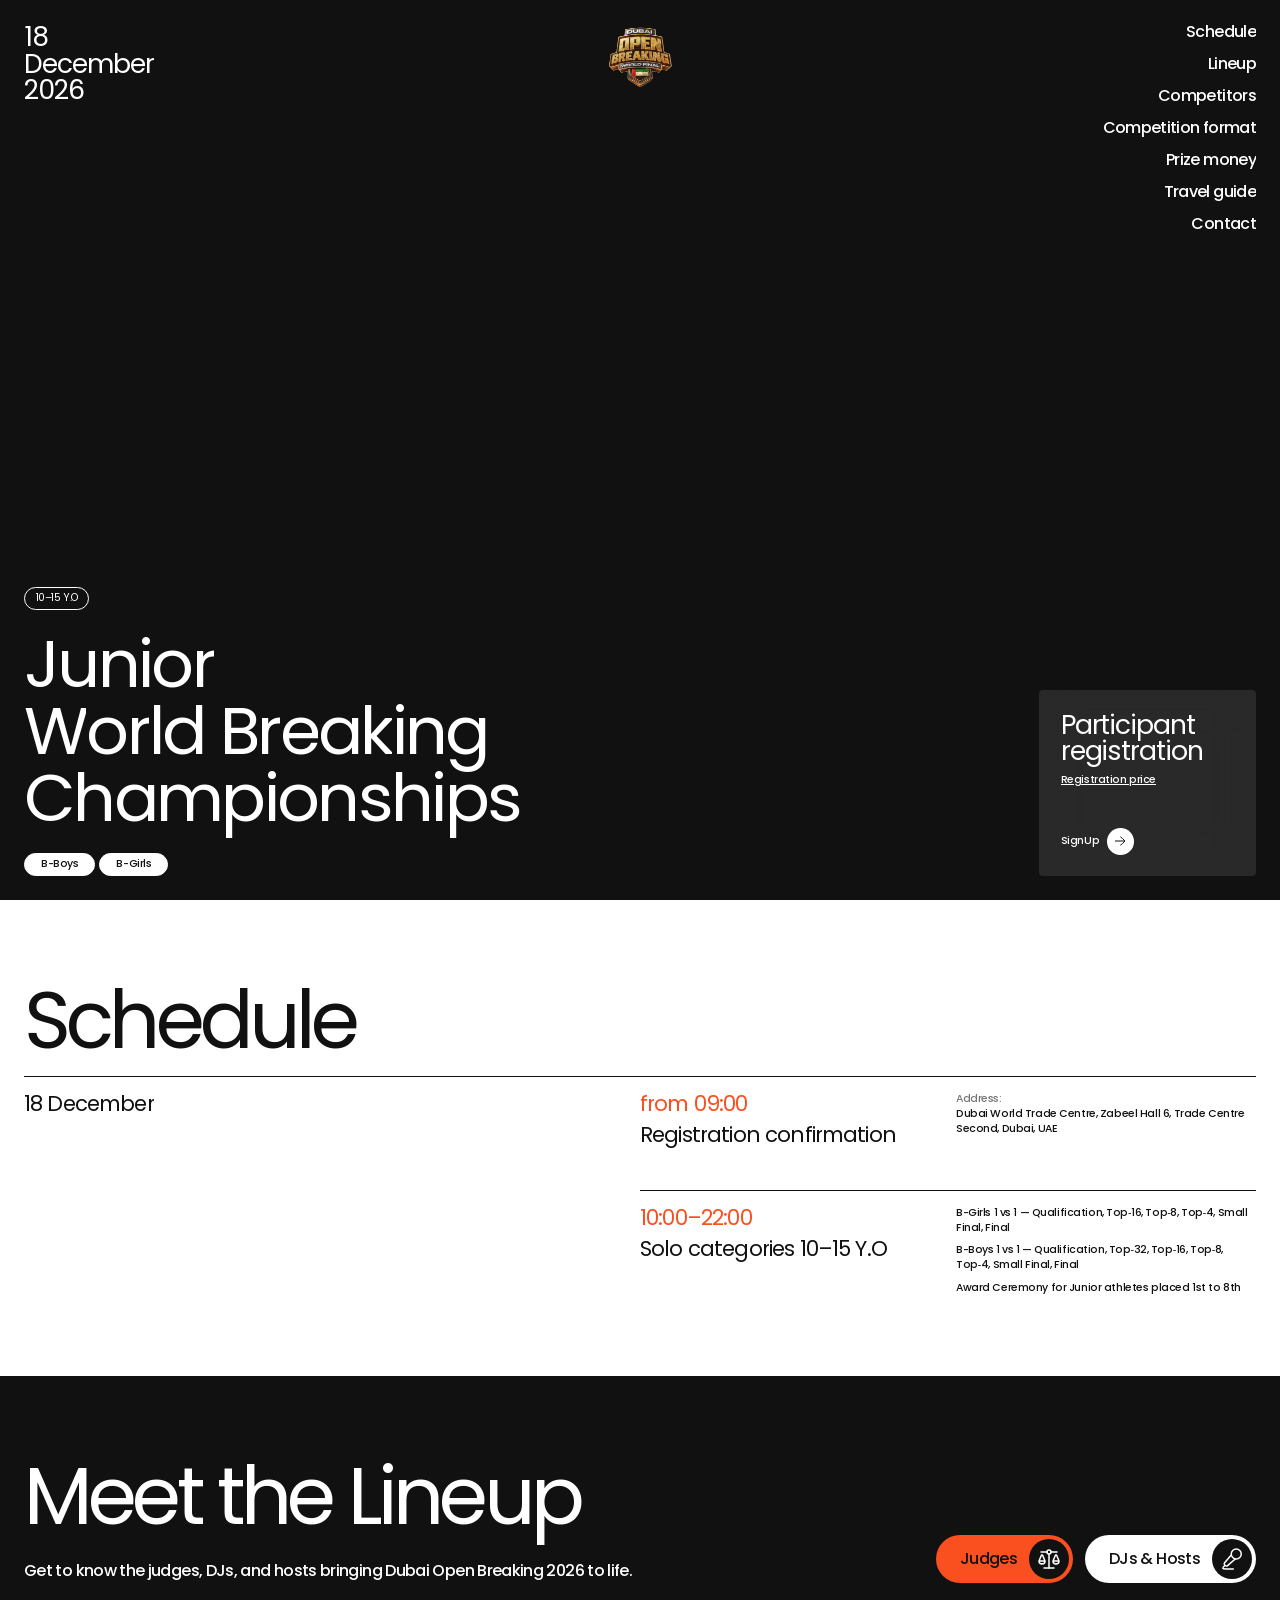
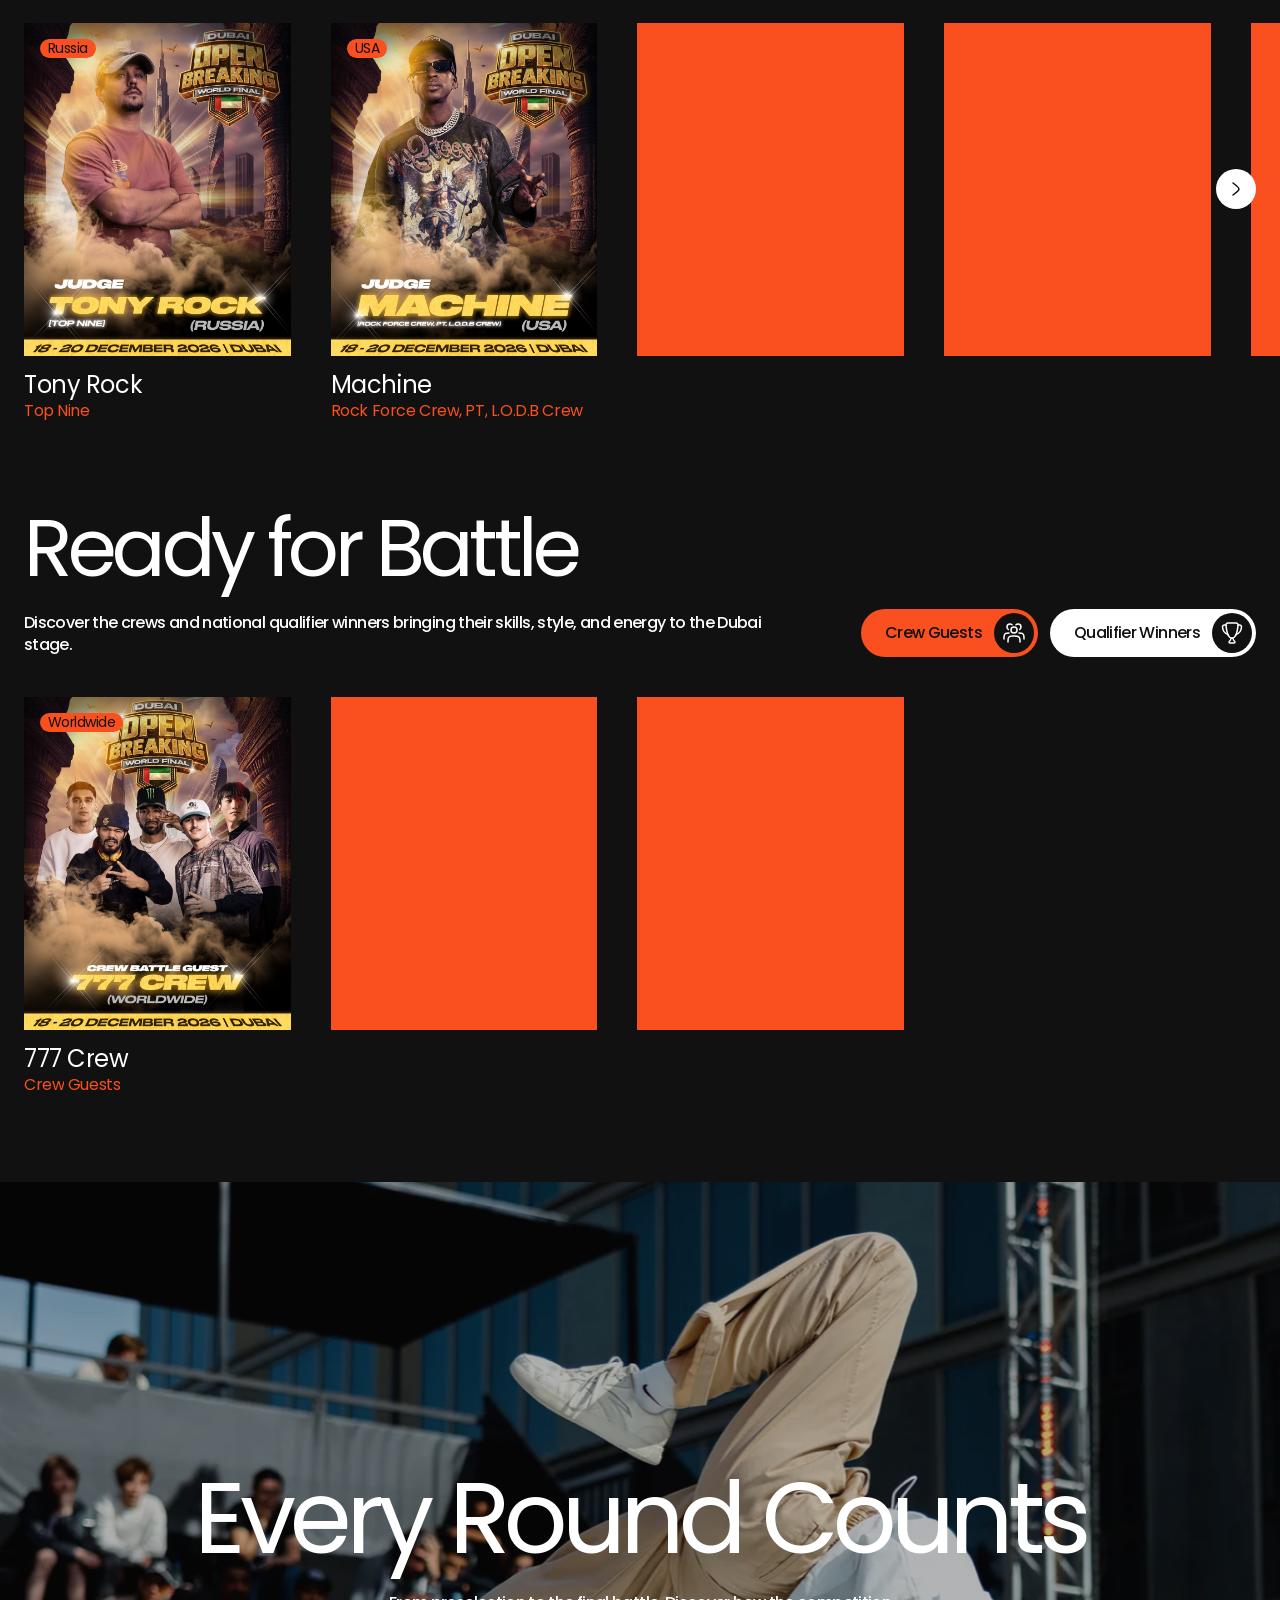
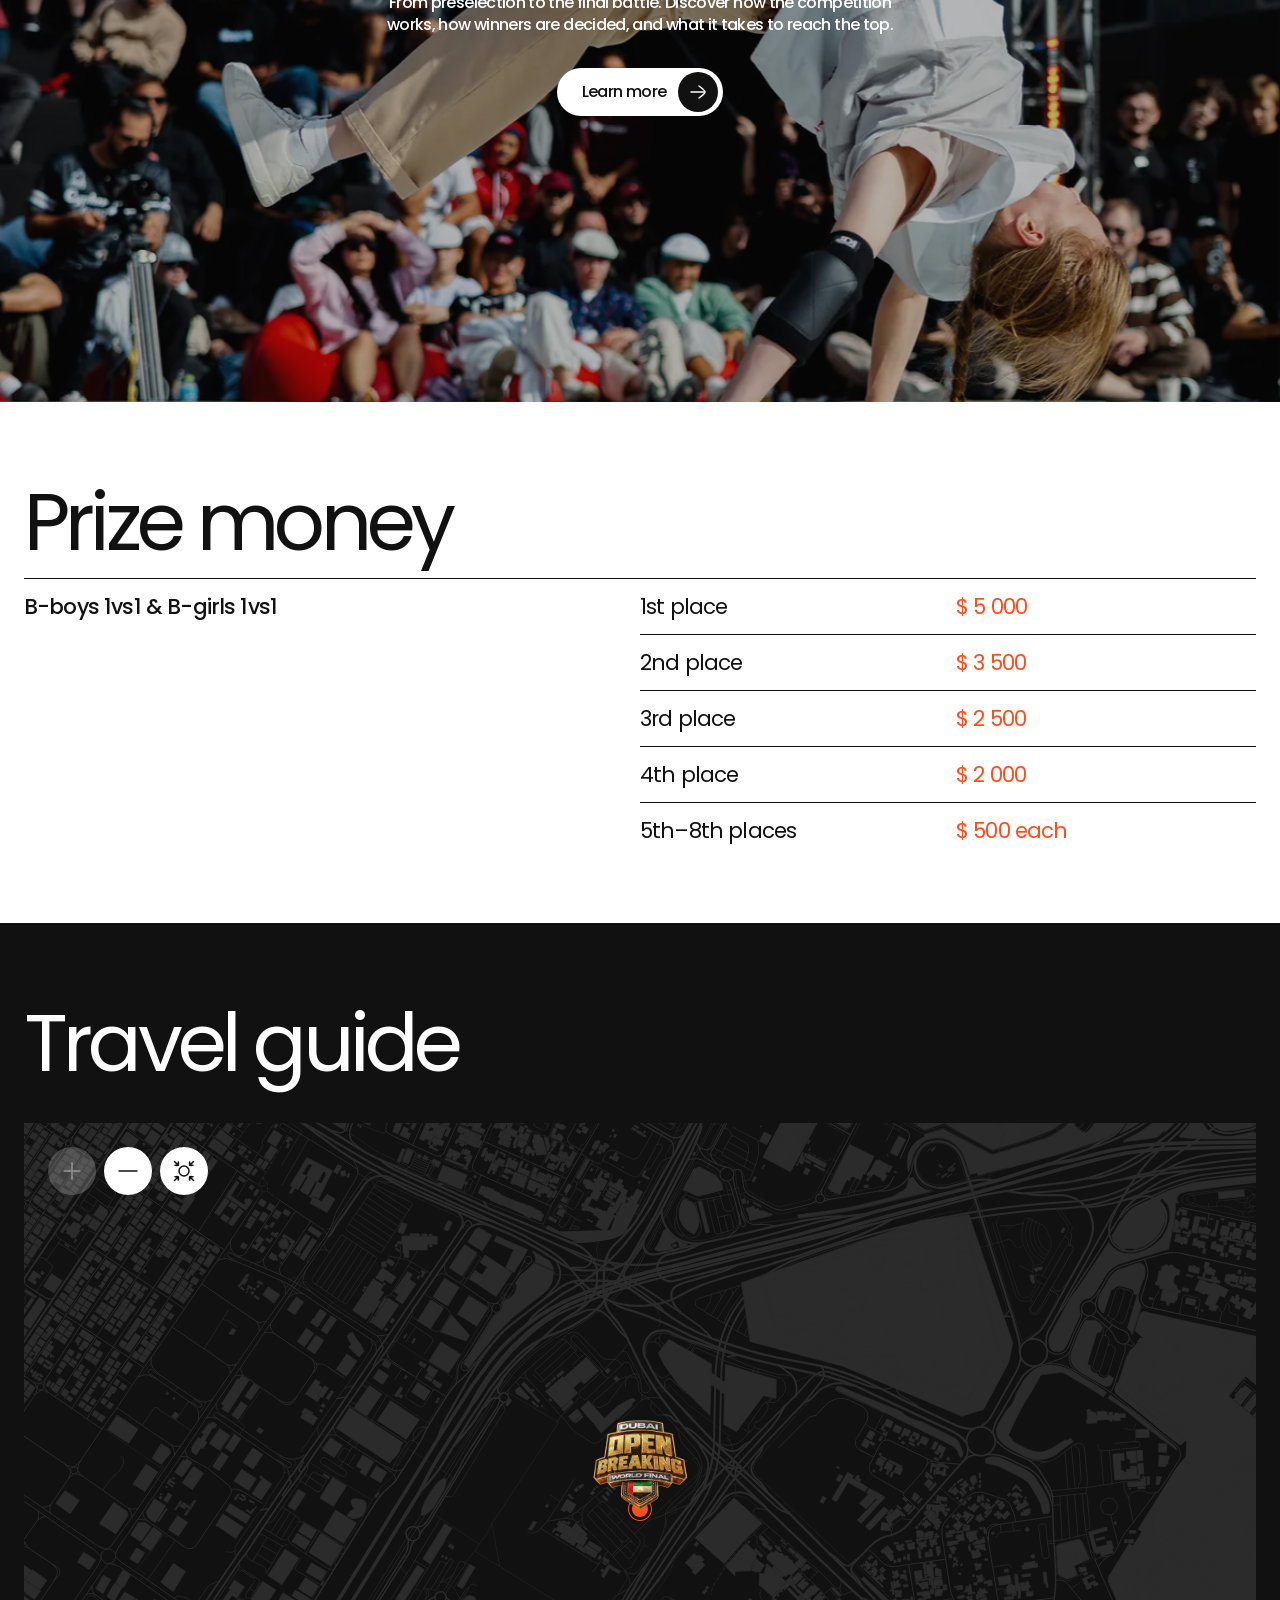
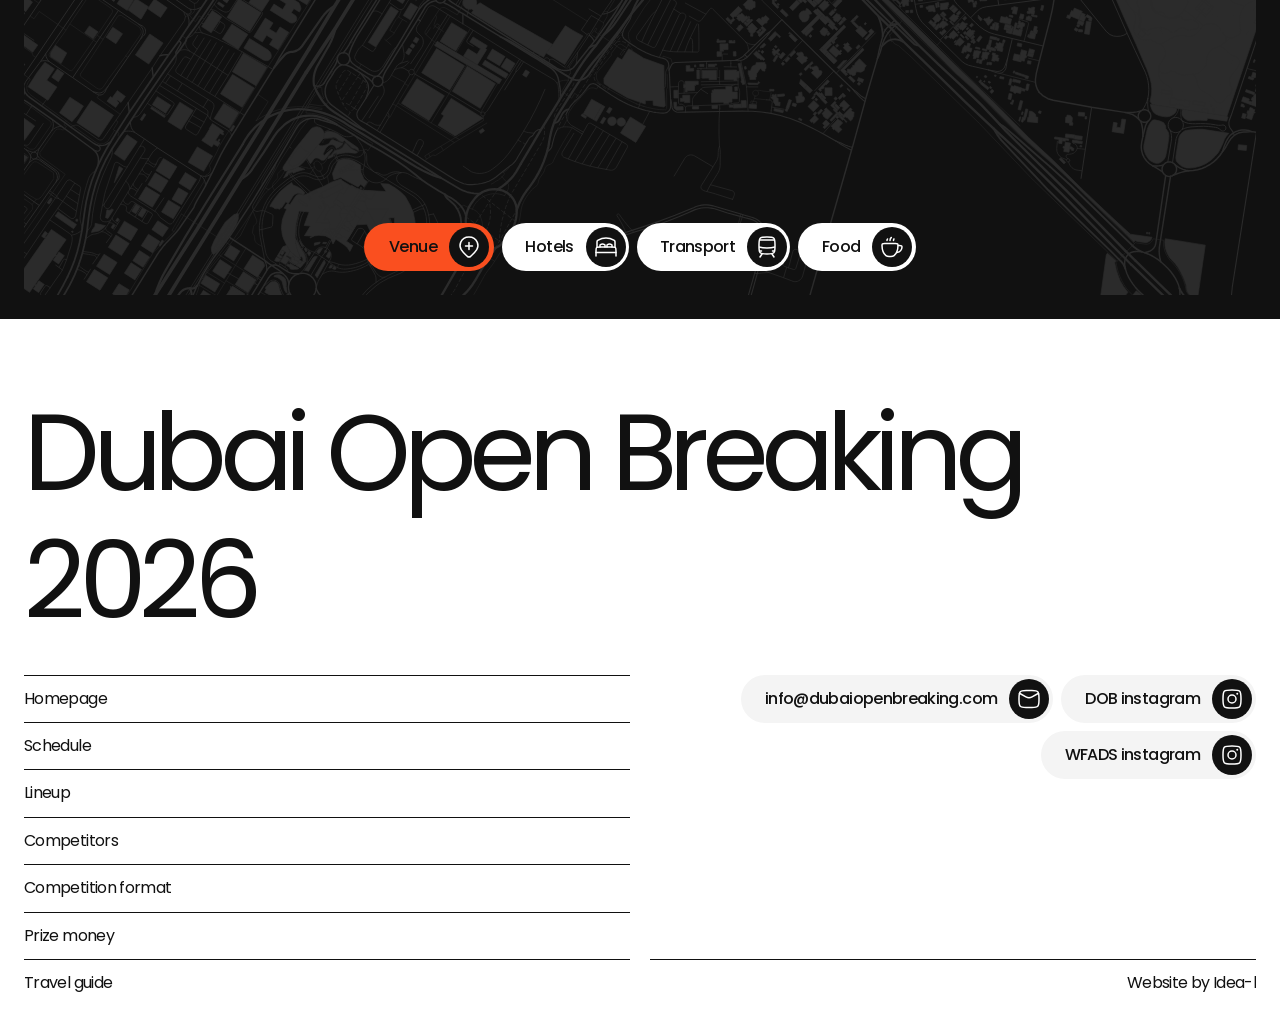
==== commit d3bb0993: "Update Junior solo prize money and remove crew prizes" ====
--- a/junior-world-breaking-championships/index.html
+++ b/junior-world-breaking-championships/index.html
@@ -255,22 +255,11 @@
           <span class="schedule-rule" aria-hidden="true"></span>
           <h3 id="prize-solo-title" data-schedule-text>B-boys 1vs1 &amp; B-girls 1vs1</h3>
           <dl class="prize-list">
-            <div class="prize-row"><dt data-schedule-text>1st place</dt><dd data-schedule-text>$ 10 000</dd></div>
-            <div class="prize-row"><span class="schedule-rule" aria-hidden="true"></span><dt data-schedule-text>2nd place</dt><dd data-schedule-text>$ 5 000</dd></div>
-            <div class="prize-row"><span class="schedule-rule" aria-hidden="true"></span><dt data-schedule-text>3rd place</dt><dd data-schedule-text>$ 3 500</dd></div>
-            <div class="prize-row"><span class="schedule-rule" aria-hidden="true"></span><dt data-schedule-text>4th place</dt><dd data-schedule-text>$ 2 500</dd></div>
-            <div class="prize-row"><span class="schedule-rule" aria-hidden="true"></span><dt data-schedule-text>5th–8th places</dt><dd data-schedule-text>$ 1 000 each</dd></div>
-          </dl>
-        </article>
-        <article class="prize-category prize-crews" aria-labelledby="prize-crews-title">
-          <span class="schedule-rule" aria-hidden="true"></span>
-          <h3 id="prize-crews-title" data-schedule-text>Crews 5vs5</h3>
-          <dl class="prize-list">
-            <div class="prize-row"><dt data-schedule-text>1st place</dt><dd data-schedule-text>$ 20 000</dd></div>
-            <div class="prize-row"><span class="schedule-rule" aria-hidden="true"></span><dt data-schedule-text>2nd place</dt><dd data-schedule-text>$ 10 000</dd></div>
-            <div class="prize-row"><span class="schedule-rule" aria-hidden="true"></span><dt data-schedule-text>3rd place</dt><dd data-schedule-text>$ 6 000</dd></div>
-            <div class="prize-row"><span class="schedule-rule" aria-hidden="true"></span><dt data-schedule-text>4th place</dt><dd data-schedule-text>$ 4 000</dd></div>
-            <div class="prize-row"><span class="schedule-rule" aria-hidden="true"></span><dt data-schedule-text>5th–8th places</dt><dd data-schedule-text>$ 2 500 each</dd></div>
+            <div class="prize-row"><dt data-schedule-text>1st place</dt><dd data-schedule-text>$ 5 000</dd></div>
+            <div class="prize-row"><span class="schedule-rule" aria-hidden="true"></span><dt data-schedule-text>2nd place</dt><dd data-schedule-text>$ 3 500</dd></div>
+            <div class="prize-row"><span class="schedule-rule" aria-hidden="true"></span><dt data-schedule-text>3rd place</dt><dd data-schedule-text>$ 2 500</dd></div>
+            <div class="prize-row"><span class="schedule-rule" aria-hidden="true"></span><dt data-schedule-text>4th place</dt><dd data-schedule-text>$ 2 000</dd></div>
+            <div class="prize-row"><span class="schedule-rule" aria-hidden="true"></span><dt data-schedule-text>5th–8th places</dt><dd data-schedule-text>$ 500 each</dd></div>
           </dl>
         </article>
       </div>
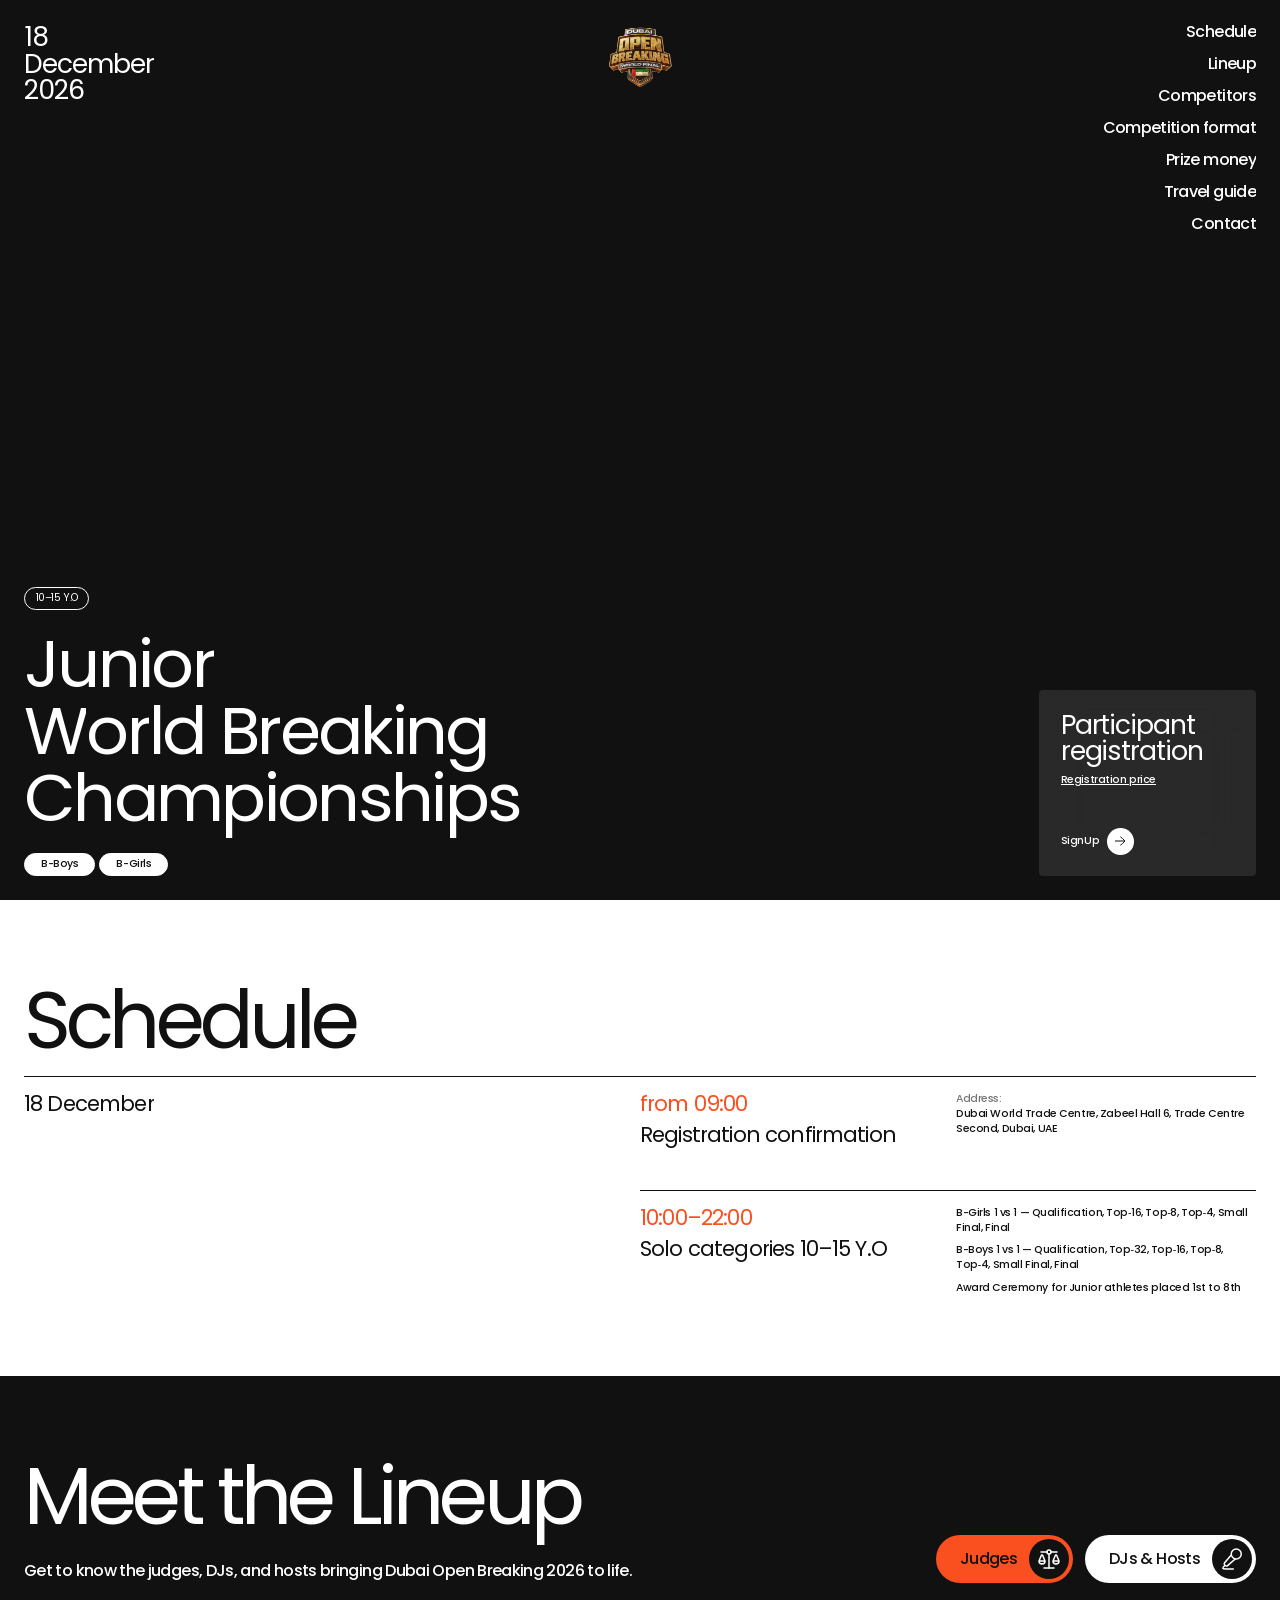
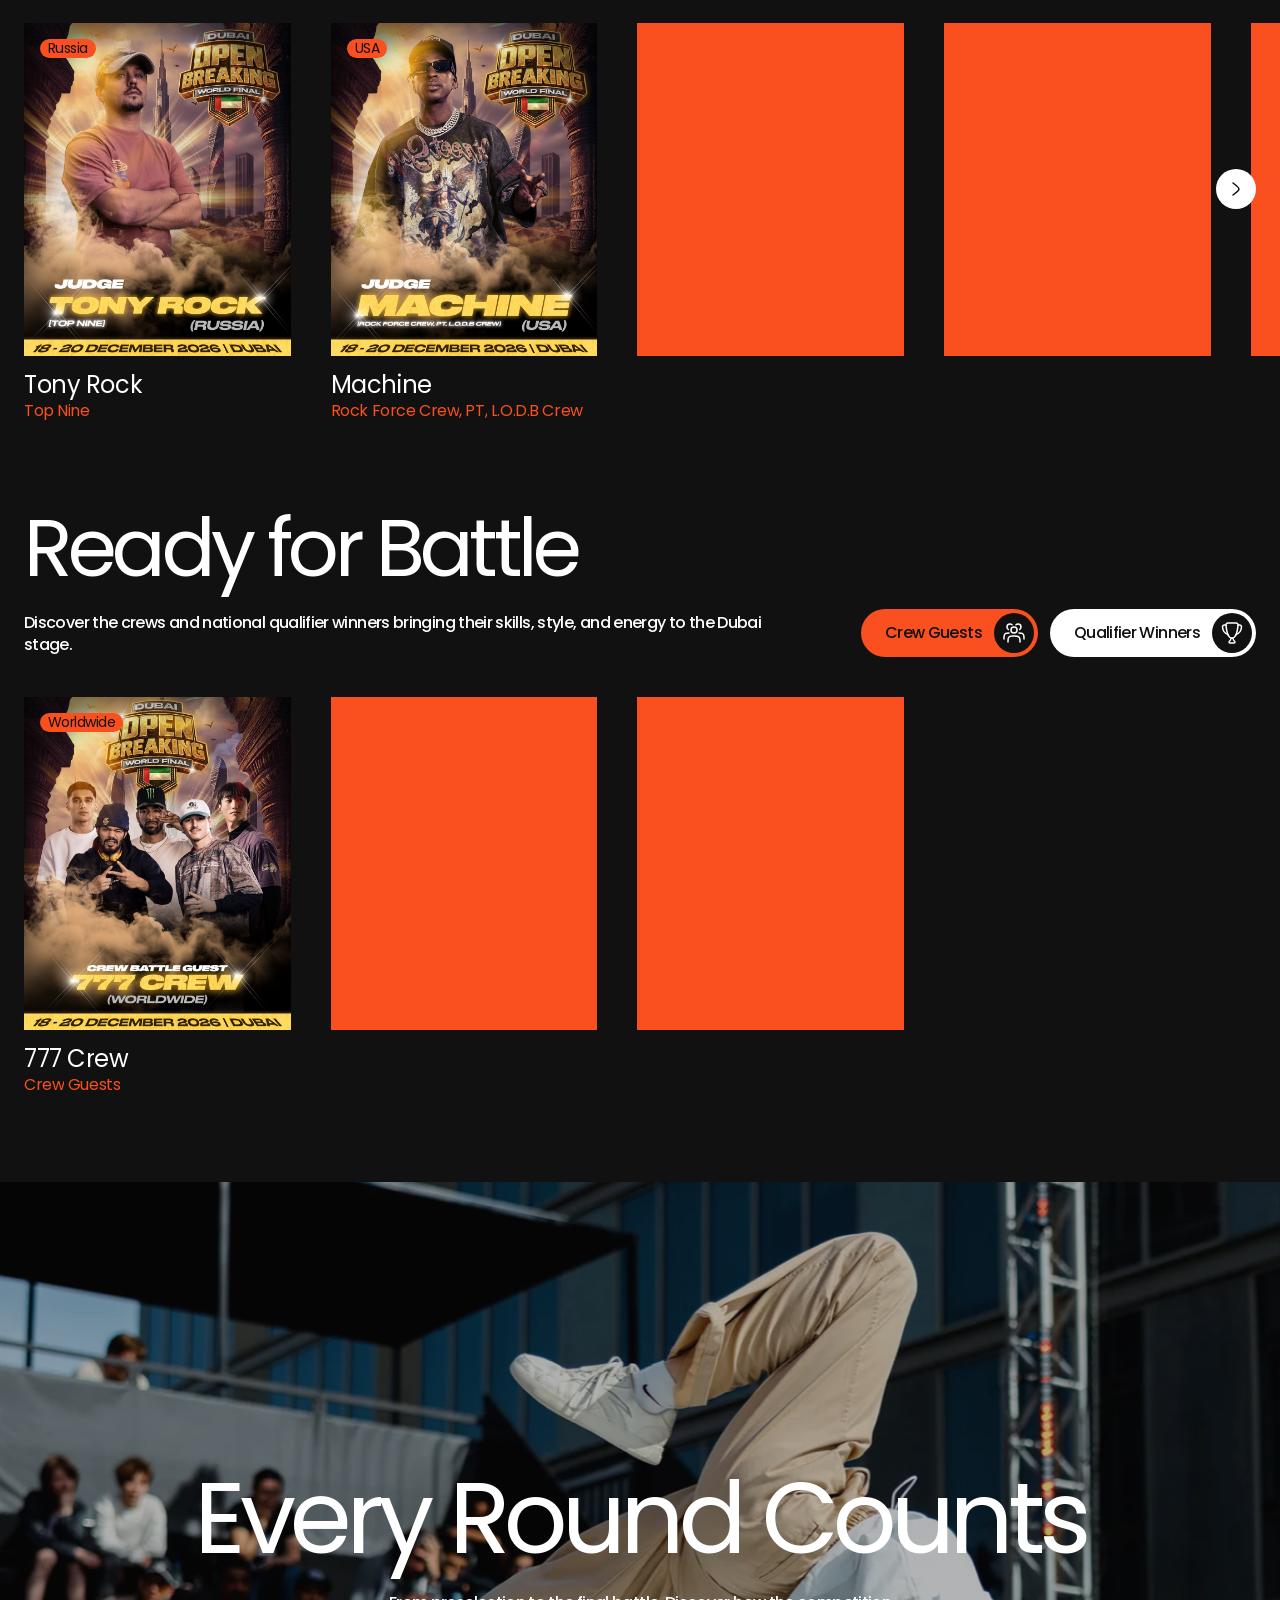
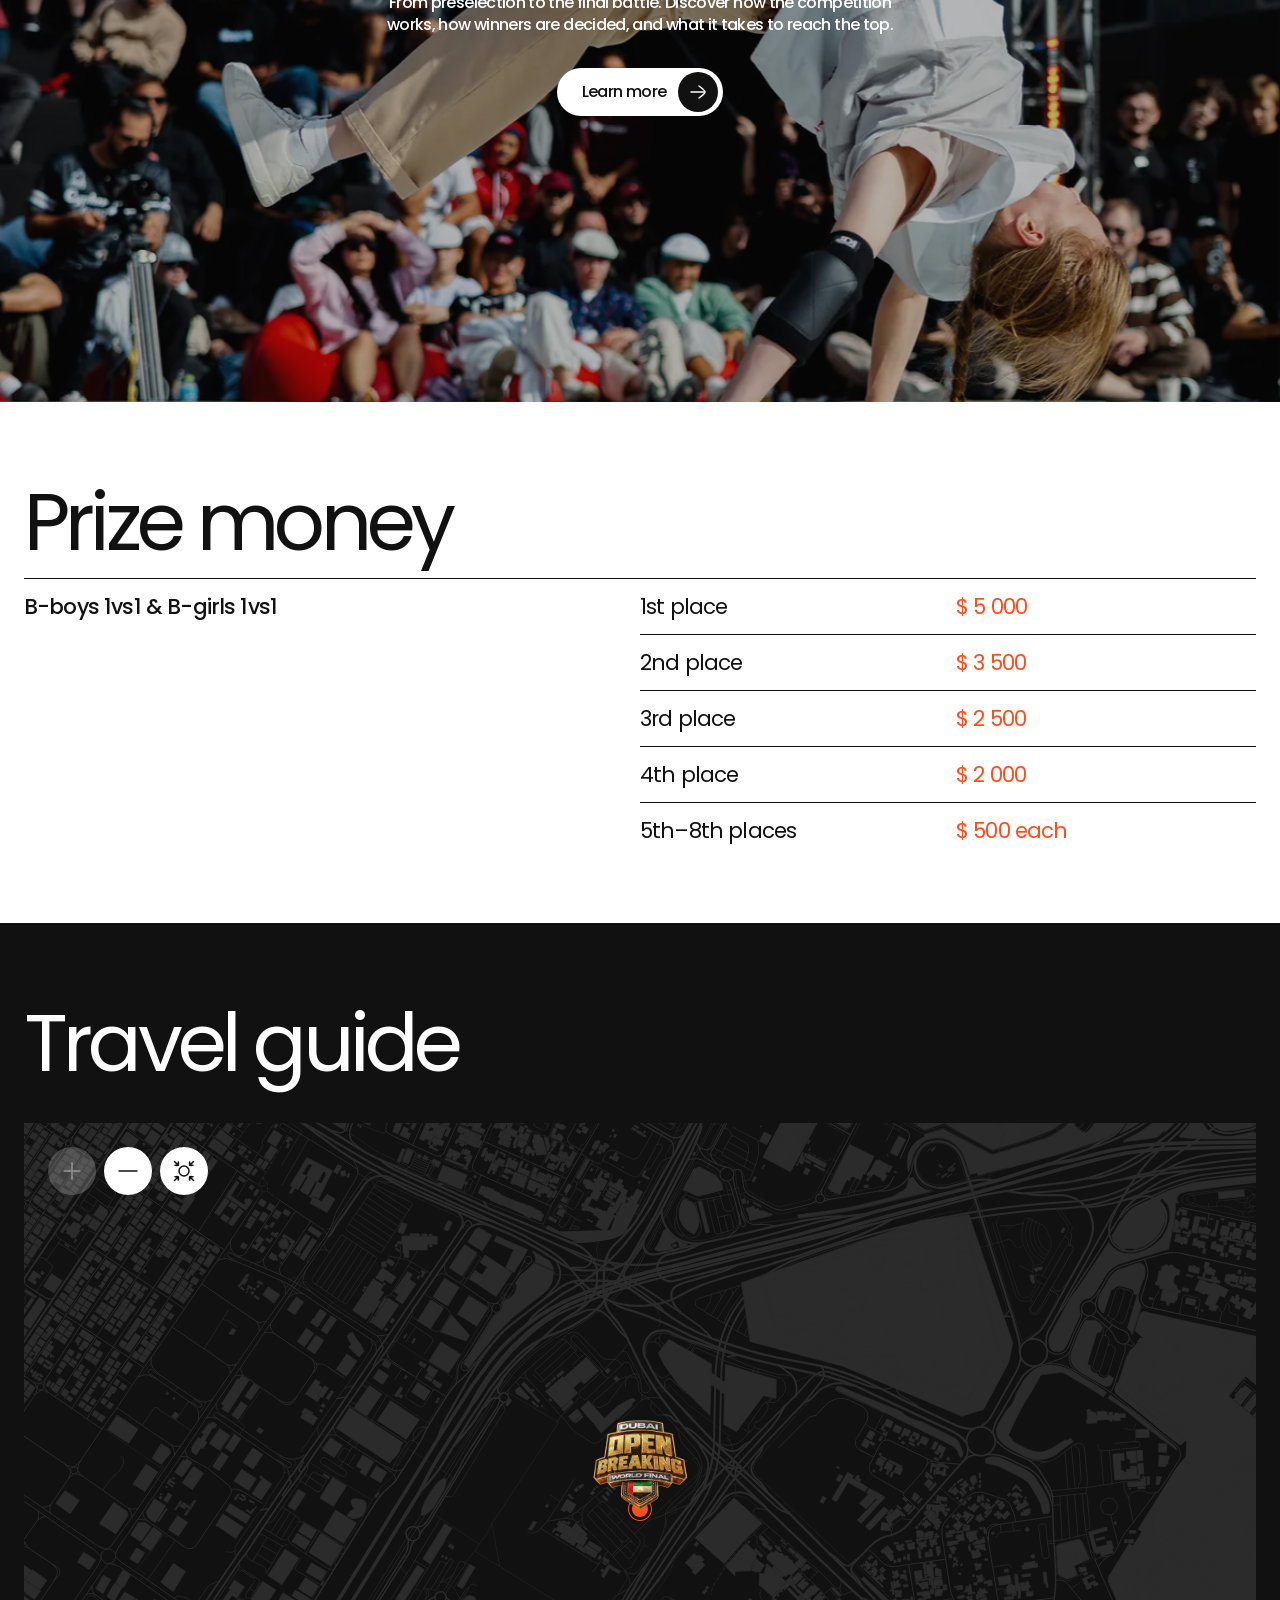
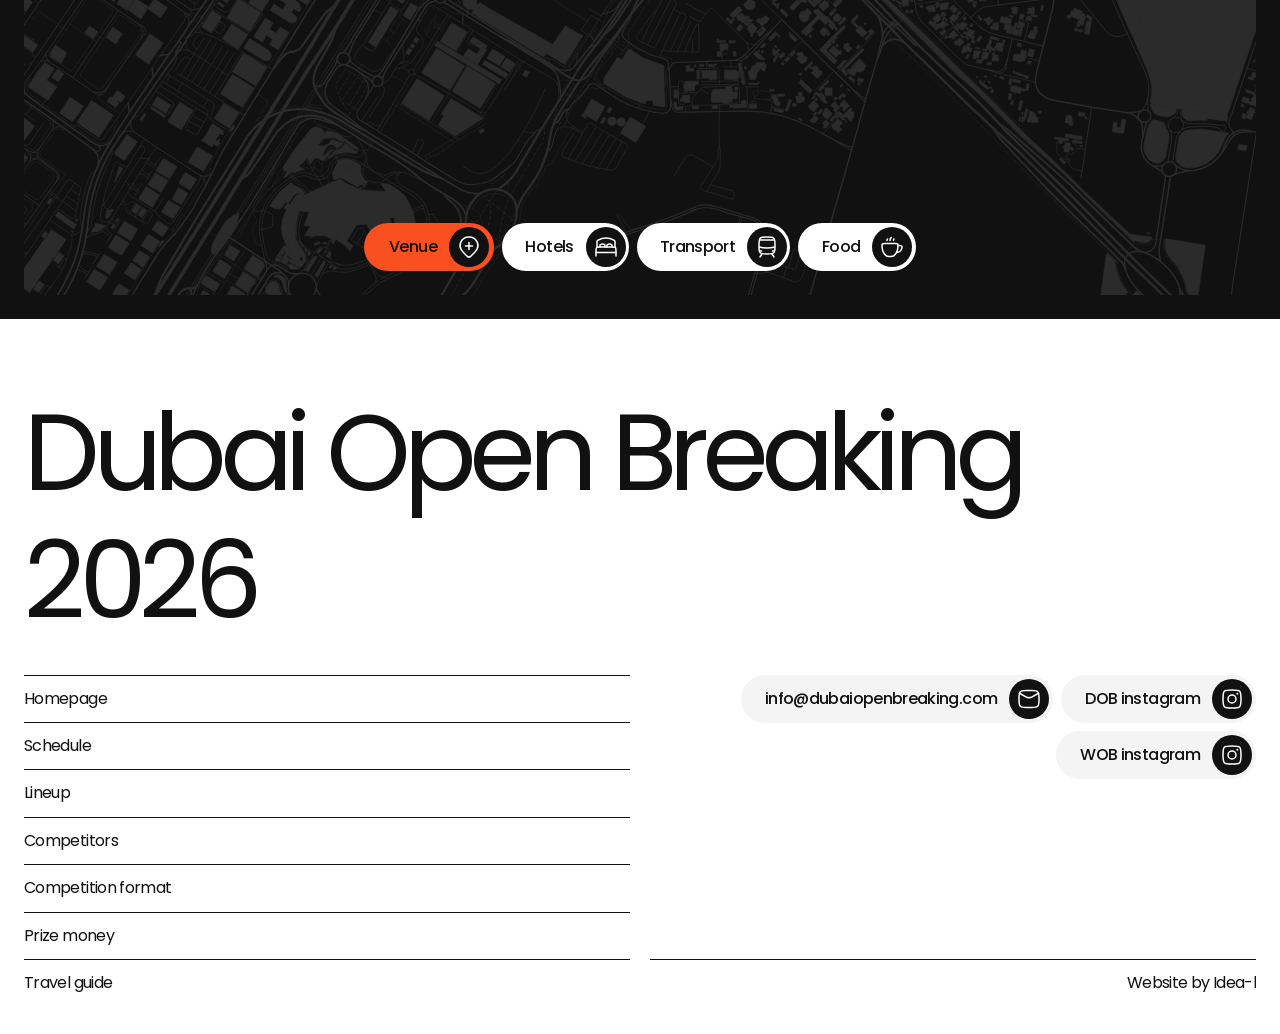
==== commit a1978b54: "Replace WFADS Instagram with WOB across competition pages" ====
--- a/junior-world-breaking-championships/index.html
+++ b/junior-world-breaking-championships/index.html
@@ -1,19 +1,47 @@
 <!doctype html>
 <html lang="en">
 <head>
+  <meta charset="UTF-8">
   <script>document.documentElement.classList.add("js");</script>
-  <meta charset="UTF-8">
   <meta name="viewport" content="width=device-width, initial-scale=1, viewport-fit=cover">
   <meta name="description" content="Junior World Breaking Championships, Dubai Open Breaking, 18 December 2026. B-Boys and B-Girls, 10–15 Y.O.">
+  <link rel="icon" type="image/png" sizes="500x500" href="../Logo.png">
   <title>Junior World Breaking Championships — Dubai Open Breaking 2026</title>
   <link rel="preconnect" href="https://fonts.googleapis.com">
   <link rel="preconnect" href="https://fonts.gstatic.com" crossorigin>
   <link href="https://fonts.googleapis.com/css2?family=Poppins:wght@400;500&display=swap" rel="stylesheet">
-  <link rel="stylesheet" href="championships.css?v=20261114-junior-format">
-  <script src="../typography.js?v=20261106-menu-expanded" defer></script>
-  <script src="championships.js?v=20261106-menu-expanded" defer></script>
-  <script src="lineup.js?v=20261106-menu-expanded" defer></script>
-  <script type="module" src="travel-map.js?v=20261106-menu-expanded"></script>
+  <link rel="stylesheet" href="championships.css?v=20261117-audit">
+  <script src="../typography.js?v=20261117-audit" defer></script>
+  <script src="championships.js?v=20261117-audit" defer></script>
+  <script src="lineup.js?v=20261117-audit" defer></script>
+  <script type="module" src="travel-map.js?v=20261117-audit"></script>
+  <meta property="og:type" content="website">
+  <meta property="og:site_name" content="Dubai Open Breaking 2026">
+  <meta property="og:title" content="Junior World Breaking Championships — Dubai Open Breaking 2026">
+  <meta property="og:description" content="Junior World Breaking Championships, Dubai Open Breaking, 18 December 2026. B-Boys and B-Girls, 10–15 Y.O.">
+  <meta name="twitter:card" content="summary">
+  <meta name="twitter:title" content="Junior World Breaking Championships — Dubai Open Breaking 2026">
+  <meta name="twitter:description" content="Junior World Breaking Championships, Dubai Open Breaking, 18 December 2026. B-Boys and B-Girls, 10–15 Y.O.">
+  <script type="application/ld+json">
+{
+  "@context": "https://schema.org",
+  "@type": "SportsEvent",
+  "name": "Junior World Breaking Championships",
+  "description": "Junior World Breaking Championships, Dubai Open Breaking, 18 December 2026. B-Boys and B-Girls, 10–15 Y.O.",
+  "startDate": "2026-12-18",
+  "endDate": "2026-12-18",
+  "location": {
+    "@type": "Place",
+    "name": "Dubai World Trade Centre, Zabeel Hall 6",
+    "address": {
+      "@type": "PostalAddress",
+      "streetAddress": "Zabeel Hall 6, Trade Centre Second",
+      "addressLocality": "Dubai",
+      "addressCountry": "AE"
+    }
+  }
+}
+  </script>
 </head>
 <body>
   <main>
@@ -34,7 +62,7 @@
         <ul class="disciplines" aria-label="Disciplines"><li>B-Boys</li><li>B-Girls</li></ul>
       </div>
       <section class="registration" aria-labelledby="registration-title">
-        <a class="registration-card-link" href="https://dubaiopenbreaking.com/signup/?tab=adult" target="_blank" rel="noopener noreferrer" aria-label="Participant registration"></a>
+        <a class="registration-card-link" href="https://dubaiopenbreaking.com/signup/?tab=junior" target="_blank" rel="noopener noreferrer" aria-label="Participant registration"></a>
         <div><h2 id="registration-title">Participant registration</h2><button class="price-link" aria-haspopup="dialog" aria-controls="price-popup" aria-expanded="false" data-open-price>Registration price</button></div>
         <span class="signup" aria-hidden="true">SignUp<span class="arrow" aria-hidden="true"><img src="../assets/arrow-right.svg" width="24" height="24" alt=""><img class="arrow-light" src="../assets/arrow-right-light.svg" width="24" height="24" alt=""></span></span>
       </section>
@@ -274,7 +302,7 @@
           <button class="map-control map-zoom-out" aria-label="Zoom out"><span aria-hidden="true"></span></button>
           <button class="map-control map-reset" aria-label="Reset map"><span aria-hidden="true"></span></button>
         </div>
-        <div class="travel-markers" id="travel-map-panel" role="tabpanel" aria-labelledby="travel-venue-tab">
+        <div class="travel-markers" id="travel-map-panel" role="tabpanel" aria-labelledby="travel-venue-tab" tabindex="0">
           <div class="travel-location" data-map-x="0" data-map-y="0">
             <button class="travel-marker" aria-label="Dubai World Trade Centre: venue details" aria-expanded="false" aria-controls="venue-details">
               <img class="travel-logo" src="../Logo.png" width="100" height="100" alt="" draggable="false">
@@ -411,7 +439,7 @@
       <div class="contact-socials" aria-label="Contact and social media">
         <a class="menu-toggle contact-social" href="mailto:info@dubaiopenbreaking.com">info@dubaiopenbreaking.com<span class="menu-icon contact-mail-icon" aria-hidden="true"></span></a>
         <a class="menu-toggle contact-social" href="https://www.instagram.com/dubai_openbreaking/" target="_blank" rel="noopener noreferrer">DOB instagram<span class="menu-icon contact-instagram-icon" aria-hidden="true"></span></a>
-        <a class="menu-toggle contact-social" href="https://www.instagram.com/wfads_official/" target="_blank" rel="noopener noreferrer">WFADS instagram<span class="menu-icon contact-instagram-icon" aria-hidden="true"></span></a>
+        <a class="menu-toggle contact-social" href="https://www.instagram.com/world_openbreaking" target="_blank" rel="noopener noreferrer">WOB instagram<span class="menu-icon contact-instagram-icon" aria-hidden="true"></span></a>
       </div>
       <div class="contact-credit-row"><span class="schedule-rule" aria-hidden="true"></span><a class="contact-credit" href="https://t.me/idealwebstudio" target="_blank" rel="noopener noreferrer">Website by Idea-l</a></div>
     </div>
@@ -429,10 +457,10 @@
         <div class="menu-socials" aria-label="Contact and social media">
           <a class="menu-toggle contact-social menu-social" href="mailto:info@dubaiopenbreaking.com">info@dubaiopenbreaking.com<span class="menu-icon contact-mail-icon" aria-hidden="true"></span></a>
           <a class="menu-toggle contact-social menu-social" href="https://www.instagram.com/dubai_openbreaking/" target="_blank" rel="noopener noreferrer">DOB instagram<span class="menu-icon contact-instagram-icon" aria-hidden="true"></span></a>
-          <a class="menu-toggle contact-social menu-social" href="https://www.instagram.com/wfads_official/" target="_blank" rel="noopener noreferrer">WFADS instagram<span class="menu-icon contact-instagram-icon" aria-hidden="true"></span></a>
+          <a class="menu-toggle contact-social menu-social" href="https://www.instagram.com/world_openbreaking" target="_blank" rel="noopener noreferrer">WOB instagram<span class="menu-icon contact-instagram-icon" aria-hidden="true"></span></a>
         </div>
         <div class="menu-registration-group">
-          <a class="menu-registration" href="https://dubaiopenbreaking.com/signup/?tab=adult" target="_blank" rel="noopener noreferrer">
+          <a class="menu-registration" href="https://dubaiopenbreaking.com/signup/?tab=junior" target="_blank" rel="noopener noreferrer">
             <span class="menu-registration-title">Participant registration</span>
             <span class="signup menu-signup">SignUp<span class="menu-signup-icon" aria-hidden="true"></span></span>
           </a>
--- a/junior-world-breaking-championships/championships.css
+++ b/junior-world-breaking-championships/championships.css
@@ -536,3 +536,7 @@
   .menu-registration:is(:hover,:focus-visible) .menu-signup{padding-left:16px}
   .menu-price-link{font-size:18px}
 }
+
+/* Keep both card categories readable when JavaScript is unavailable. */
+html:not(.js) .lineup-rail[hidden]{display:flex}
+html:not(.js) .lineup-tabs,html:not(.js) .lineup-arrow{display:none}
